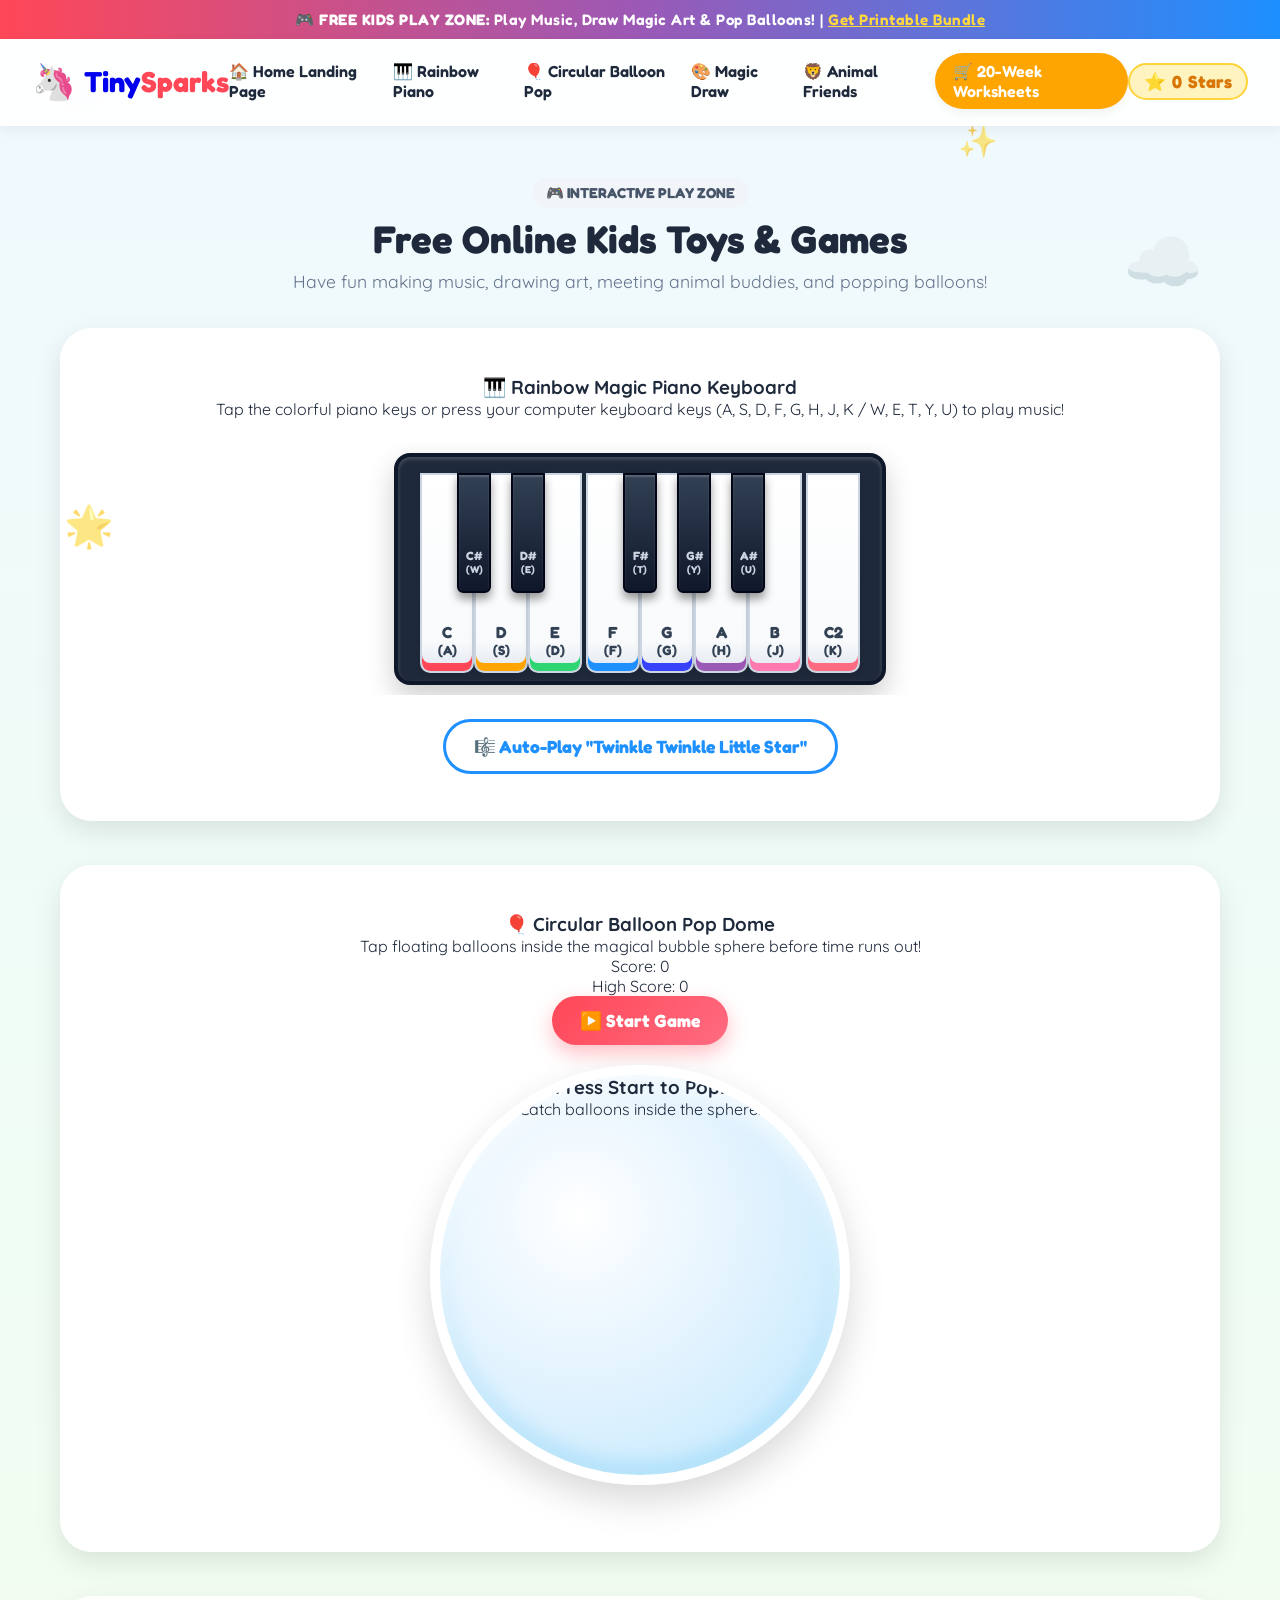
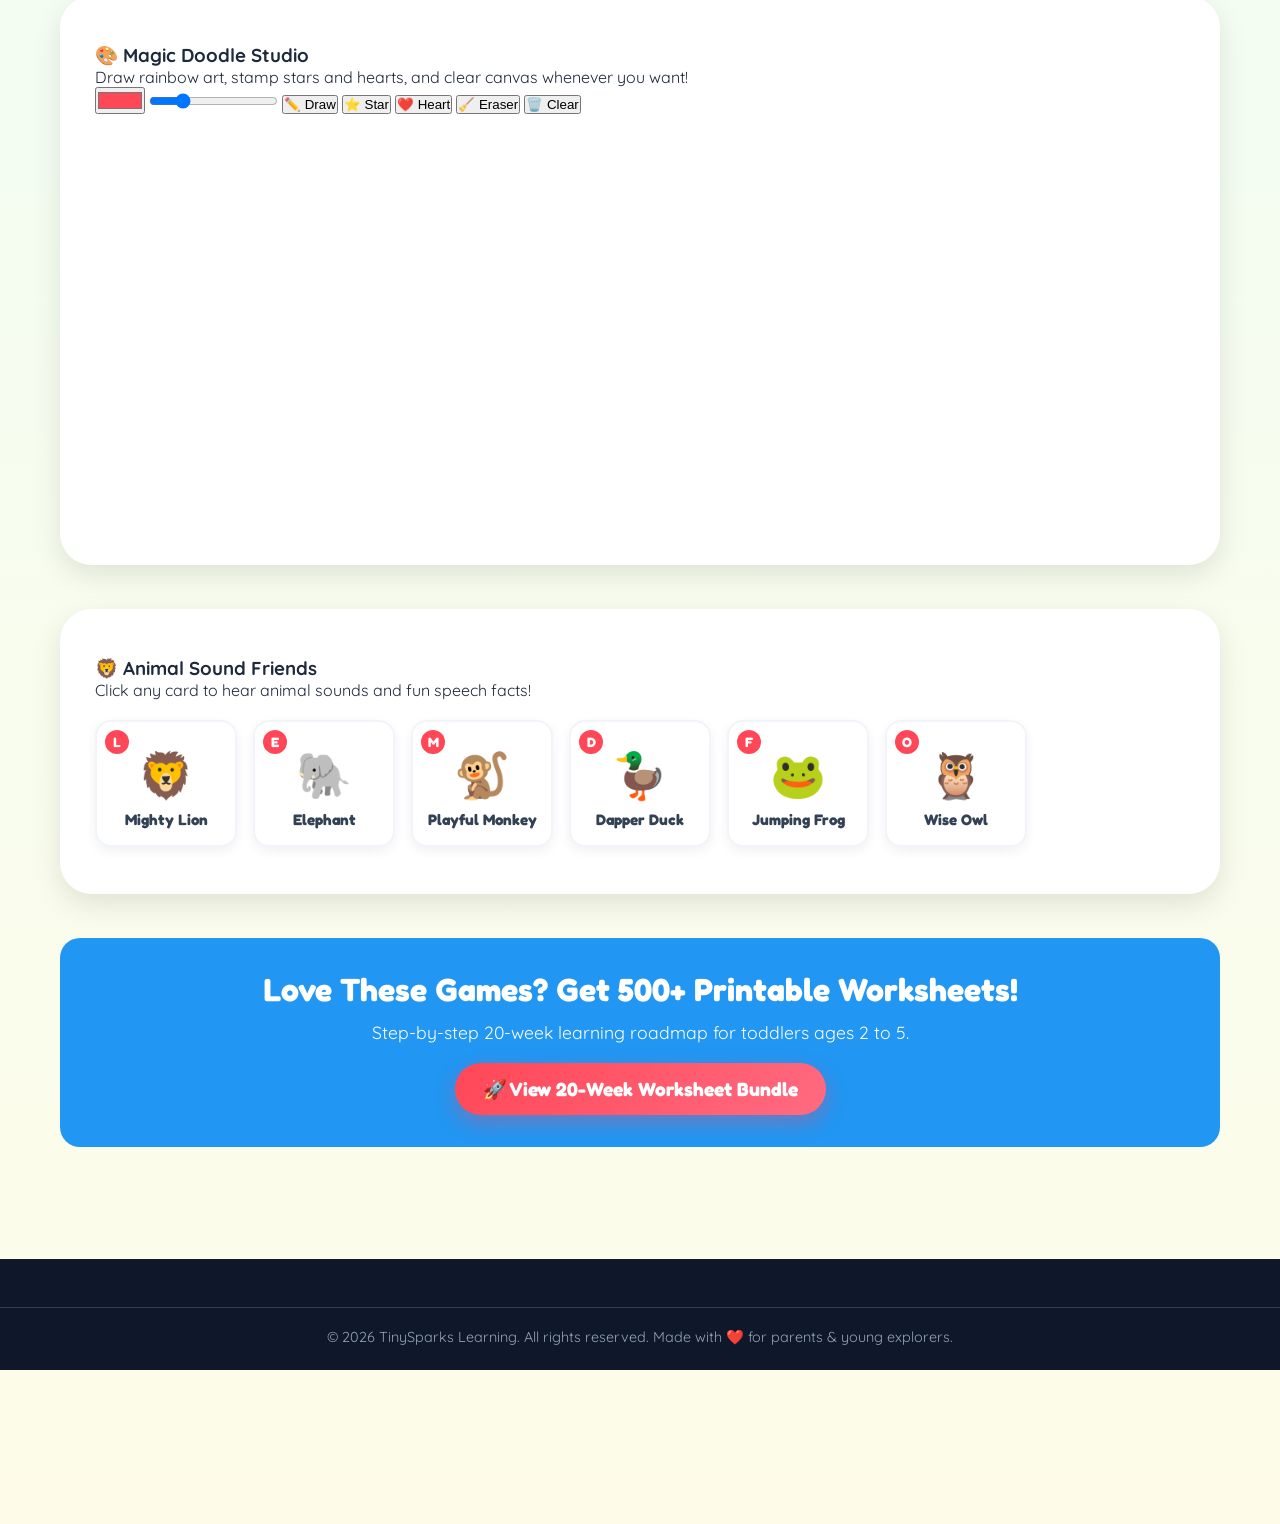
==== toys.html @ cdb46107 "Redesign Balloon Pop game inside a circular dome and move all interactive toys to dedicated toys.htm" ====
<!DOCTYPE html>
<html lang="en">
<head>
  <meta charset="UTF-8">
  <meta name="viewport" content="width=device-width, initial-scale=1.0">
  <meta name="description" content="TinySparks Interactive Kids Toys - Play the Rainbow Piano, Pop Balloons in the Circular Arena, and Draw in the Magic Doodle Studio!">
  <title>TinySparks Interactive Play Zone 🎮 Free Kids Toys & Games</title>
  <link rel="preconnect" href="https://fonts.googleapis.com">
  <link rel="preconnect" href="https://fonts.gstatic.com" crossorigin>
  <link href="https://fonts.googleapis.com/css2?family=Fredoka:wght@400;600;700&family=Quicksand:wght@500;700&family=Bubblegum+Sans&display=swap" rel="stylesheet">
  <link rel="stylesheet" href="style.css">
</head>
<body>
  <!-- Floating background decorations -->
  <div class="cloud cloud-1">☁️</div>
  <div class="cloud cloud-2">☁️</div>
  <div class="star star-1">✨</div>
  <div class="star star-2">🌟</div>

  <!-- Announcement Bar -->
  <div class="top-announcement">
    🎮 <strong>FREE KIDS PLAY ZONE:</strong> Play Music, Draw Magic Art & Pop Balloons! | <a href="index.html#pricing" style="color:#ffd93d;text-decoration:underline">Get Printable Bundle</a>
  </div>

  <!-- Top Navigation Header -->
  <header class="navbar">
    <div class="logo">
      <a href="index.html" style="text-decoration:none;display:flex;align-items:center;gap:8px">
        <span class="logo-icon">🦄</span>
        <span class="logo-text">Tiny<span class="highlight">Sparks</span></span>
      </a>
    </div>
    
    <nav class="nav-links">
      <a href="index.html" class="nav-link">🏠 Home Landing Page</a>
      <a href="#piano-toy" class="nav-link">🎹 Rainbow Piano</a>
      <a href="#balloon-toy" class="nav-link">🎈 Circular Balloon Pop</a>
      <a href="#doodle-toy" class="nav-link">🎨 Magic Draw</a>
      <a href="#animals-toy" class="nav-link">🦁 Animal Friends</a>
      <a href="index.html#pricing" class="nav-link nav-btn btn-yellow">🛒 20-Week Worksheets</a>
    </nav>

    <div class="header-right">
      <div class="star-counter">
        <span class="star-icon">⭐</span>
        <span id="star-score">0</span> Stars
      </div>
    </div>
  </header>

  <main class="container">
    <div class="section-header" style="margin-top:20px">
      <span class="section-tag">🎮 Interactive Play Zone</span>
      <h2>Free Online Kids Toys & Games</h2>
      <p>Have fun making music, drawing art, meeting animal buddies, and popping balloons!</p>
    </div>

    <!-- TOY 1: RAINBOW MAGIC PIANO KEYBOARD -->
    <section id="piano-toy" class="card-section toy-card piano-toy-card">
      <h3>🎹 Rainbow Magic Piano Keyboard</h3>
      <p>Tap the colorful piano keys or press your computer keyboard keys (A, S, D, F, G, H, J, K / W, E, T, Y, U) to play music!</p>
      
      <div class="piano-keyboard-wrapper">
        <div class="piano-keyboard">
          <!-- White Keys & Black Keys -->
          <div class="piano-key white-key key-c" data-note="C4" data-key="A" style="--key-color:#ff4757">
            <span class="key-label">C<br><small>(A)</small></span>
          </div>
          <div class="piano-key black-key key-cs" data-note="C#4" data-key="W">
            <span class="key-label">C#<br><small>(W)</small></span>
          </div>
          <div class="piano-key white-key key-d" data-note="D4" data-key="S" style="--key-color:#ffa502">
            <span class="key-label">D<br><small>(S)</small></span>
          </div>
          <div class="piano-key black-key key-ds" data-note="D#4" data-key="E">
            <span class="key-label">D#<br><small>(E)</small></span>
          </div>
          <div class="piano-key white-key key-e" data-note="E4" data-key="D" style="--key-color:#2ed573">
            <span class="key-label">E<br><small>(D)</small></span>
          </div>
          <div class="piano-key white-key key-f" data-note="F4" data-key="F" style="--key-color:#1e90ff">
            <span class="key-label">F<br><small>(F)</small></span>
          </div>
          <div class="piano-key black-key key-fs" data-note="F#4" data-key="T">
            <span class="key-label">F#<br><small>(T)</small></span>
          </div>
          <div class="piano-key white-key key-g" data-note="G4" data-key="G" style="--key-color:#3742fa">
            <span class="key-label">G<br><small>(G)</small></span>
          </div>
          <div class="piano-key black-key key-gs" data-note="G#4" data-key="Y">
            <span class="key-label">G#<br><small>(Y)</small></span>
          </div>
          <div class="piano-key white-key key-a" data-note="A4" data-key="H" style="--key-color:#9b59b6">
            <span class="key-label">A<br><small>(H)</small></span>
          </div>
          <div class="piano-key black-key key-as" data-note="A#4" data-key="U">
            <span class="key-label">A#<br><small>(U)</small></span>
          </div>
          <div class="piano-key white-key key-b" data-note="B4" data-key="J" style="--key-color:#ff78ae">
            <span class="key-label">B<br><small>(J)</small></span>
          </div>
          <div class="piano-key white-key key-c2" data-note="C5" data-key="K" style="--key-color:#ff6b81">
            <span class="key-label">C2<br><small>(K)</small></span>
          </div>
        </div>
      </div>

      <div class="piano-controls">
        <button class="btn btn-outline" id="play-song-btn">🎼 Auto-Play "Twinkle Twinkle Little Star"</button>
      </div>
    </section>

    <!-- TOY 2: CIRCULAR BALLOON POP GAME -->
    <section id="balloon-toy" class="card-section toy-card circular-balloon-toy">
      <h3>🎈 Circular Balloon Pop Dome</h3>
      <p>Tap floating balloons inside the magical bubble sphere before time runs out!</p>

      <div class="game-dashboard">
        <div class="score-card">Score: <span id="game-score">0</span></div>
        <div class="score-card">High Score: <span id="high-score">0</span></div>
        <button class="btn btn-primary" id="start-balloon-game">▶️ Start Game</button>
      </div>

      <div class="circular-arena-wrapper">
        <div id="balloon-arena" class="balloon-arena-circular">
          <div class="start-overlay" id="game-overlay">
            <h3>Press Start to Pop!</h3>
            <p>Catch balloons inside the sphere!</p>
          </div>
        </div>
      </div>
    </section>

    <!-- TOY 3: MAGIC DOODLE STUDIO -->
    <section id="doodle-toy" class="card-section toy-card">
      <h3>🎨 Magic Doodle Studio</h3>
      <p>Draw rainbow art, stamp stars and hearts, and clear canvas whenever you want!</p>

      <div class="canvas-wrapper">
        <div class="canvas-toolbar">
          <input type="color" id="brush-color" value="#ff4757">
          <input type="range" id="brush-size" min="4" max="30" value="10">
          <button class="btn-tool active" id="tool-draw">✏️ Draw</button>
          <button class="btn-tool" id="tool-stamp-star">⭐ Star</button>
          <button class="btn-tool" id="tool-stamp-heart">❤️ Heart</button>
          <button class="btn-tool" id="tool-eraser">🧹 Eraser</button>
          <button class="btn-tool btn-danger" id="tool-clear">🗑️ Clear</button>
        </div>
        <canvas id="doodle-canvas" width="800" height="400"></canvas>
      </div>
    </section>

    <!-- TOY 4: ANIMAL SOUND FRIENDS -->
    <section id="animals-toy" class="card-section toy-card">
      <h3>🦁 Animal Sound Friends</h3>
      <p>Click any card to hear animal sounds and fun speech facts!</p>

      <div class="character-wall-grid" style="margin-top:20px">
        <div class="buddy-card" data-name="Lion" data-sound="roar">
          <span class="letter-badge">L</span>
          <div class="buddy-emoji">🦁</div>
          <h4>Mighty Lion</h4>
        </div>
        <div class="buddy-card" data-name="Elephant" data-sound="trumpet">
          <span class="letter-badge">E</span>
          <div class="buddy-emoji">🐘</div>
          <h4>Elephant</h4>
        </div>
        <div class="buddy-card" data-name="Monkey" data-sound="screech">
          <span class="letter-badge">M</span>
          <div class="buddy-emoji">🐒</div>
          <h4>Playful Monkey</h4>
        </div>
        <div class="buddy-card" data-name="Duck" data-sound="quack">
          <span class="letter-badge">D</span>
          <div class="buddy-emoji">🦆</div>
          <h4>Dapper Duck</h4>
        </div>
        <div class="buddy-card" data-name="Frog" data-sound="ribbit">
          <span class="letter-badge">F</span>
          <div class="buddy-emoji">🐸</div>
          <h4>Jumping Frog</h4>
        </div>
        <div class="buddy-card" data-name="Owl" data-sound="hoot">
          <span class="letter-badge">O</span>
          <div class="buddy-emoji">🦉</div>
          <h4>Wise Owl</h4>
        </div>
      </div>
    </section>

    <!-- CTA BANNER TO WORKSHEETS BUNDLE -->
    <section class="ribbon-bar" style="border-radius:20px;text-align:center;padding:32px 20px">
      <h3 style="font-family:var(--font-heading);font-size:2rem;margin-bottom:12px">Love These Games? Get 500+ Printable Worksheets!</h3>
      <p style="font-size:1.1rem;margin-bottom:20px">Step-by-step 20-week learning roadmap for toddlers ages 2 to 5.</p>
      <a href="index.html#pricing" class="btn btn-primary btn-bounce" style="font-size:1.2rem">🚀 View 20-Week Worksheet Bundle</a>
    </section>
  </main>

  <footer class="footer">
    <div class="footer-bottom">
      <p>&copy; 2026 TinySparks Learning. All rights reserved. Made with ❤️ for parents & young explorers.</p>
    </div>
  </footer>

  <canvas id="confetti-canvas"></canvas>
  <script src="script.js"></script>
</body>
</html>
---- style.css ----
/* ==========================================================================
   TinySparks Pre-Schoolers Learning - Modern Funky CSS Design System
   ========================================================================== */

:root {
  --font-heading: 'Fredoka', 'Bubblegum Sans', sans-serif;
  --font-body: 'Quicksand', sans-serif;

  /* Playful Theme Palette */
  --bg-main: #f0fdf4;
  --card-bg: rgba(255, 255, 255, 0.96);
  
  --color-primary: #ff4757;
  --color-secondary: #ffa502;
  --color-accent-green: #2ed573;
  --color-accent-blue: #1e90ff;
  --color-accent-purple: #9b59b6;
  --color-accent-pink: #ff78ae;

  --text-dark: #1e293b;
  --text-muted: #64748b;
  
  --shadow-sm: 0 4px 12px rgba(0, 0, 0, 0.06);
  --shadow-md: 0 10px 28px rgba(0, 0, 0, 0.1);
  --shadow-lg: 0 18px 36px rgba(0, 0, 0, 0.14);

  --radius-sm: 12px;
  --radius-md: 20px;
  --radius-lg: 32px;
  --radius-pill: 999px;
}

/* Global Resets */
* { box-sizing: border-box; margin: 0; padding: 0; }

html {
  scroll-behavior: smooth;
  font-family: var(--font-body);
  background-color: #f8fafc;
  color: var(--text-dark);
}

body {
  background: linear-gradient(180deg, #f0f9ff 0%, #f0fdf4 40%, #fefce8 100%);
  min-height: 100vh;
  position: relative;
  overflow-x: hidden;
}

/* Top Announcement Bar */
.top-announcement {
  background: linear-gradient(90deg, #ff4757, #9b59b6, #1e90ff);
  color: #fff;
  text-align: center;
  padding: 10px 16px;
  font-family: var(--font-heading);
  font-size: 0.95rem;
  font-weight: 600;
  letter-spacing: 0.5px;
}
.top-announcement span {
  background: #ffd93d;
  color: #1e293b;
  padding: 2px 8px;
  border-radius: 6px;
}

/* Floating Background Elements */
.cloud, .star { position: absolute; pointer-events: none; z-index: 0; opacity: 0.6; }
.cloud-1 { top: 60px; left: 4%; font-size: 3rem; animation: floatCloud 25s linear infinite; }
.cloud-2 { top: 220px; right: 6%; font-size: 4rem; animation: floatCloud 32s linear infinite reverse; }
.cloud-3 { top: 750px; left: 10%; font-size: 3.5rem; animation: floatCloud 28s linear infinite; }

.star-1 { top: 120px; right: 22%; font-size: 2rem; animation: pulseStar 3s ease-in-out infinite; }
.star-2 { top: 500px; left: 5%; font-size: 2.5rem; animation: pulseStar 4s ease-in-out infinite 1s; }
.star-3 { top: 1000px; right: 12%; font-size: 2rem; animation: pulseStar 3.5s ease-in-out infinite 0.5s; }

@keyframes floatCloud {
  0% { transform: translateX(-40px); }
  50% { transform: translateX(40px); }
  100% { transform: translateX(-40px); }
}

@keyframes pulseStar {
  0%, 100% { transform: scale(1) rotate(0deg); opacity: 0.6; }
  50% { transform: scale(1.3) rotate(15deg); opacity: 1; }
}

/* Header Navbar */
.navbar {
  position: sticky;
  top: 0;
  z-index: 100;
  display: flex;
  justify-content: space-between;
  align-items: center;
  padding: 14px 32px;
  background: rgba(255, 255, 255, 0.92);
  backdrop-filter: blur(12px);
  border-bottom: 3px solid rgba(255, 255, 255, 0.6);
  box-shadow: var(--shadow-sm);
}

.logo {
  display: flex;
  align-items: center;
  gap: 8px;
  font-family: var(--font-heading);
  font-size: 1.8rem;
  font-weight: 700;
}
.logo-icon { font-size: 2.2rem; animation: bounceSlow 2s infinite; }
.logo .highlight { color: var(--color-primary); }

.nav-links {
  display: flex;
  align-items: center;
  gap: 16px;
}

.nav-link {
  text-decoration: none;
  font-family: var(--font-heading);
  font-weight: 600;
  color: var(--text-dark);
  font-size: 1rem;
  transition: color 0.2s ease;
}
.nav-link:hover { color: var(--color-accent-blue); }

.nav-btn {
  padding: 8px 18px;
  border-radius: var(--radius-pill);
  color: #fff !important;
  box-shadow: var(--shadow-sm);
  transition: transform 0.2s ease;
}
.nav-btn:hover { transform: translateY(-2px); }
.btn-yellow { background-color: #ffa502; }
.btn-pink { background-color: #ff78ae; }

.header-right {
  display: flex;
  align-items: center;
  gap: 12px;
}

.currency-picker {
  padding: 6px 12px;
  border-radius: var(--radius-pill);
  border: 2px solid #cbd5e1;
  font-family: var(--font-heading);
  font-weight: 700;
  background: #fff;
  cursor: pointer;
}

.star-counter {
  display: flex;
  align-items: center;
  gap: 6px;
  background: #fff3bf;
  border: 2px solid #ffd43b;
  padding: 6px 14px;
  border-radius: var(--radius-pill);
  font-family: var(--font-heading);
  font-size: 1.1rem;
  font-weight: 700;
  color: #d97706;
}
.star-icon { animation: spinStar 6s linear infinite; }
@keyframes spinStar { 0% { transform: rotate(0deg); } 100% { transform: rotate(360deg); } }

/* Main Container */
.container {
  max-width: 1200px;
  margin: 0 auto;
  padding: 32px 20px;
}

/* HERO SECTION */
.hero-section { padding: 40px 0; }
.hero-grid {
  display: grid;
  grid-template-columns: 1.2fr 1fr;
  gap: 36px;
  align-items: center;
  background: linear-gradient(135deg, #ffffff 0%, #f0fdf4 100%);
  padding: 44px;
  border-radius: var(--radius-lg);
  box-shadow: var(--shadow-md);
  border: 4px solid #fff;
}

.badge {
  display: inline-block;
  background: #e0f2fe;
  color: #0284c7;
  font-family: var(--font-heading);
  font-weight: 700;
  padding: 6px 16px;
  border-radius: var(--radius-pill);
  font-size: 0.95rem;
  margin-bottom: 16px;
}

.hero-title {
  font-family: var(--font-heading);
  font-size: 2.8rem;
  line-height: 1.25;
  color: var(--text-dark);
  margin-bottom: 16px;
}

.gradient-text {
  background: linear-gradient(90deg, #ff4757, #ffa502, #2ed573, #1e90ff);
  -webkit-background-clip: text;
  -webkit-text-fill-color: transparent;
}

.hero-subtext {
  font-size: 1.15rem;
  line-height: 1.6;
  color: var(--text-muted);
  margin-bottom: 20px;
}

.hero-features-list {
  display: flex;
  flex-wrap: wrap;
  gap: 12px;
  margin-bottom: 24px;
}
.hero-features-list span {
  background: #f1f5f9;
  padding: 6px 12px;
  border-radius: 8px;
  font-family: var(--font-heading);
  font-weight: 600;
  font-size: 0.9rem;
  color: #334155;
}

.hero-pricing-box {
  display: flex;
  align-items: baseline;
  gap: 12px;
  margin-bottom: 24px;
}
.price-label { font-size: 1rem; color: var(--text-muted); font-weight: 600; }
.price-amount { font-family: var(--font-heading); font-size: 2.8rem; font-weight: 700; color: #16a34a; }
.price-strikethrough { text-decoration: line-through; color: #94a3b8; font-size: 1.4rem; font-weight: 600; }

.hero-buttons { display: flex; gap: 16px; flex-wrap: wrap; margin-bottom: 16px; }

.btn {
  font-family: var(--font-heading);
  font-size: 1.1rem;
  font-weight: 700;
  padding: 14px 28px;
  border-radius: var(--radius-pill);
  border: none;
  cursor: pointer;
  text-decoration: none;
  display: inline-block;
  transition: all 0.25s cubic-bezier(0.175, 0.885, 0.32, 1.275);
}
.btn-primary { background: linear-gradient(135deg, #ff4757, #ff6b81); color: #fff; box-shadow: 0 8px 20px rgba(255, 71, 87, 0.35); }
.btn-secondary { background: linear-gradient(135deg, #1e90ff, #70a1ff); color: #fff; box-shadow: 0 8px 20px rgba(30, 144, 255, 0.35); }
.btn-outline { background: #fff; border: 3px solid #1e90ff; color: #1e90ff; }
.btn-bounce:hover { transform: translateY(-4px) scale(1.03); }

.guarantee-text { font-size: 0.9rem; color: #64748b; font-weight: 600; }

.image-frame {
  position: relative;
  border-radius: var(--radius-md);
  overflow: hidden;
  box-shadow: var(--shadow-lg);
  border: 6px solid #fff;
  transform: rotate(-1.5deg);
  transition: transform 0.3s ease;
}
.image-frame:hover { transform: rotate(0deg) scale(1.02); }
.hero-img { width: 100%; height: auto; display: block; }

.floating-badge {
  position: absolute;
  background: rgba(255, 255, 255, 0.94);
  backdrop-filter: blur(8px);
  padding: 10px 18px;
  border-radius: var(--radius-pill);
  font-family: var(--font-heading);
  font-weight: 700;
  box-shadow: var(--shadow-md);
}
.badge-top-right { top: 16px; right: 16px; color: #e11d48; }
.badge-bottom-left { bottom: 16px; left: 16px; color: #16a34a; }

/* Ribbon Bar */
.ribbon-bar {
  background: #2196f3;
  color: #fff;
  padding: 16px 0;
  margin: 32px 0;
}
.ribbon-flex {
  display: flex;
  justify-content: space-around;
  flex-wrap: wrap;
  gap: 16px;
  font-family: var(--font-heading);
  font-weight: 700;
  font-size: 1.05rem;
}

/* Generic Section Card Style */
.card-section {
  background: var(--card-bg);
  padding: 44px 32px;
  border-radius: var(--radius-lg);
  box-shadow: var(--shadow-md);
  border: 3px solid rgba(255, 255, 255, 0.9);
  margin-bottom: 44px;
}

.section-header { text-align: center; margin-bottom: 36px; }
.section-tag {
  display: inline-block;
  font-family: var(--font-heading);
  font-size: 0.9rem;
  font-weight: 700;
  text-transform: uppercase;
  background: #f1f5f9;
  color: #475569;
  padding: 6px 14px;
  border-radius: var(--radius-pill);
  margin-bottom: 8px;
}
.section-header h2 { font-family: var(--font-heading); font-size: 2.4rem; color: var(--text-dark); margin-bottom: 8px; }
.section-header p { font-size: 1.1rem; color: var(--text-muted); }

/* CREATOR STORY */
.creator-grid { display: grid; grid-template-columns: 1fr 1.2fr; gap: 40px; align-items: center; }
.video-preview-card {
  position: relative;
  border-radius: var(--radius-md);
  overflow: hidden;
  cursor: pointer;
  box-shadow: var(--shadow-md);
  border: 4px solid #fff;
}
.creator-img { width: 100%; height: 320px; object-fit: cover; display: block; }
.play-overlay {
  position: absolute;
  inset: 0;
  background: rgba(0,0,0,0.35);
  display: flex;
  flex-direction: column;
  justify-content: center;
  align-items: center;
  color: #fff;
  font-family: var(--font-heading);
  font-weight: 700;
  transition: background 0.3s ease;
}
.video-preview-card:hover .play-overlay { background: rgba(0,0,0,0.2); }
.play-btn-circle {
  width: 64px;
  height: 64px;
  background: #ff4757;
  border-radius: 50%;
  display: flex;
  justify-content: center;
  align-items: center;
  font-size: 1.5rem;
  margin-bottom: 8px;
  box-shadow: 0 4px 16px rgba(255, 71, 87, 0.5);
}
.story-lead { font-size: 1.15rem; font-weight: 600; color: #334155; margin-top: 12px; margin-bottom: 12px; }
.creator-quote {
  margin-top: 16px;
  padding: 16px;
  background: #f0fdf4;
  border-left: 4px solid #22c55e;
  border-radius: 8px;
  font-style: italic;
  color: #166534;
  font-size: 1.05rem;
}

/* COMPARISON TABLE */
.table-responsive { overflow-x: auto; }
.comparison-table {
  width: 100%;
  border-collapse: collapse;
  margin-top: 16px;
  background: #fff;
  border-radius: var(--radius-md);
  overflow: hidden;
  box-shadow: var(--shadow-sm);
}
.comparison-table th, .comparison-table td {
  padding: 16px 20px;
  text-align: left;
  border-bottom: 1px solid #f1f5f9;
  font-size: 1rem;
}
.comparison-table th {
  background: #f8fafc;
  font-family: var(--font-heading);
  font-size: 1.1rem;
  color: #334155;
}
.col-highlight {
  background: #eff6ff !important;
  font-weight: 700;
  color: #1d4ed8;
}

/* STATS SECTION */
.stats-section {
  background: linear-gradient(135deg, #1e90ff, #3b82f6);
  color: #fff;
  padding: 44px 0;
  margin-bottom: 44px;
}
.stats-grid { display: flex; justify-content: space-around; flex-wrap: wrap; gap: 24px; text-align: center; }
.stat-num { font-family: var(--font-heading); font-size: 3rem; font-weight: 700; }
.stat-label { font-size: 1.1rem; font-weight: 600; opacity: 0.9; }

/* ROUTINE TABS */
.tab-buttons {
  display: flex;
  justify-content: center;
  gap: 12px;
  flex-wrap: wrap;
  margin-bottom: 24px;
}
.tab-btn {
  font-family: var(--font-heading);
  font-weight: 700;
  padding: 12px 20px;
  border-radius: var(--radius-pill);
  border: 2px solid #cbd5e1;
  background: #fff;
  cursor: pointer;
  transition: all 0.2s ease;
}
.tab-btn.active, .tab-btn:hover {
  background: #9b59b6;
  color: #fff;
  border-color: #9b59b6;
}
.tab-content { display: none; }
.tab-content.active { display: block; }
.tab-card {
  background: #faf5ff;
  border: 3px solid #e9d5ff;
  border-radius: var(--radius-md);
  padding: 32px;
  text-align: center;
  max-width: 700px;
  margin: 0 auto;
}
.day-badge {
  display: inline-block;
  background: #c084fc;
  color: #fff;
  font-family: var(--font-heading);
  font-weight: 700;
  padding: 4px 14px;
  border-radius: var(--radius-pill);
  margin-bottom: 12px;
}

/* ROADMAP GRID */
.roadmap-grid {
  display: grid;
  grid-template-columns: repeat(auto-fit, minmax(220px, 1fr));
  gap: 20px;
}
.roadmap-card {
  background: #fff;
  border: 3px solid #e2e8f0;
  border-radius: var(--radius-md);
  padding: 24px 18px;
  box-shadow: var(--shadow-sm);
  transition: transform 0.2s ease;
}
.roadmap-card:hover { transform: translateY(-4px); border-color: #3b82f6; }
.phase-badge {
  display: inline-block;
  background: #dbeafe;
  color: #1e40af;
  font-family: var(--font-heading);
  font-size: 0.85rem;
  font-weight: 700;
  padding: 4px 10px;
  border-radius: var(--radius-pill);
  margin-bottom: 12px;
}
.buddies-tag { display: block; margin-top: 12px; font-size: 0.85rem; color: #64748b; font-weight: 600; }

/* 26 ANIMAL BUDDIES WALL */
.character-wall-grid {
  display: grid;
  grid-template-columns: repeat(auto-fill, minmax(130px, 1fr));
  gap: 16px;
}
.buddy-card {
  position: relative;
  background: #fff;
  border: 2px solid #f1f5f9;
  border-radius: 16px;
  padding: 16px 8px;
  text-align: center;
  cursor: pointer;
  box-shadow: var(--shadow-sm);
  transition: all 0.2s cubic-bezier(0.175, 0.885, 0.32, 1.275);
}
.buddy-card:hover { transform: scale(1.08); border-color: #ff4757; box-shadow: var(--shadow-md); }
.letter-badge {
  position: absolute;
  top: 8px;
  left: 8px;
  background: #ff4757;
  color: #fff;
  font-family: var(--font-heading);
  font-weight: 700;
  width: 24px;
  height: 24px;
  border-radius: 50%;
  font-size: 0.85rem;
  display: flex;
  justify-content: center;
  align-items: center;
}
.buddy-emoji { font-size: 2.8rem; margin: 8px 0; }
.buddy-card h4 { font-family: var(--font-heading); font-size: 0.95rem; color: #334155; }

/* Piano Keyboard Layout */
.piano-toy-card {
  text-align: center;
}

.piano-keyboard-wrapper {
  display: flex;
  justify-content: center;
  margin: 24px 0;
  overflow-x: auto;
  padding: 10px;
}

.piano-keyboard {
  position: relative;
  display: flex;
  background: #1e293b;
  padding: 16px 20px 8px 20px;
  border-radius: 16px;
  box-shadow: 0 12px 28px rgba(0, 0, 0, 0.2), inset 0 2px 4px rgba(255, 255, 255, 0.2);
  border: 4px solid #0f172a;
}

.piano-key {
  position: relative;
  cursor: pointer;
  user-select: none;
  transition: all 0.1s ease;
  display: flex;
  flex-direction: column;
  justify-content: flex-end;
  align-items: center;
  padding-bottom: 12px;
}

/* White Piano Keys */
/* Circular Balloon Arena Dome */
.circular-balloon-toy {
  text-align: center;
}

.circular-arena-wrapper {
  display: flex;
  justify-content: center;
  align-items: center;
  padding: 20px 0;
}

.balloon-arena-circular {
  position: relative;
  width: 420px;
  height: 420px;
  max-width: 90vw;
  max-height: 90vw;
  border-radius: 50%;
  background: radial-gradient(circle at 35% 35%, #ffffff 0%, #e0f2fe 50%, #bae6fd 100%);
  border: 10px solid #ffffff;
  box-shadow: 0 16px 36px rgba(0, 0, 0, 0.15), inset 0 10px 20px rgba(255, 255, 255, 0.8), inset 0 -10px 20px rgba(14, 165, 233, 0.2);
  overflow: hidden;
  margin: 0 auto;
}

.balloon-arena {
  position: relative;
  height: 400px;
  background: linear-gradient(180deg, #bae6fd 0%, #e0f2fe 100%);
  border-radius: var(--radius-md);
  border: 4px solid #fff;
  overflow: hidden;
  box-shadow: inset 0 4px 12px rgba(0,0,0,0.06);
}
.white-key {
  width: 54px;
  height: 200px;
  background: linear-gradient(180deg, #ffffff 0%, #f8fafc 85%, #e2e8f0 100%);
  border: 2px solid #cbd5e1;
  border-radius: 0 0 10px 10px;
  z-index: 1;
  margin: 0 2px;
  box-shadow: inset 0 -8px 0 var(--key-color, #cbd5e1), 0 4px 6px rgba(0, 0, 0, 0.1);
}

.white-key:hover {
  background: linear-gradient(180deg, #ffffff 0%, #f1f5f9 100%);
  box-shadow: inset 0 -14px 0 var(--key-color, #cbd5e1), 0 6px 12px rgba(0, 0, 0, 0.15);
}

.white-key.active, .white-key:active {
  transform: translateY(4px);
  background: var(--key-color, #e2e8f0) !important;
  box-shadow: inset 0 -4px 0 rgba(0, 0, 0, 0.2);
}

.white-key.active .key-label, .white-key:active .key-label {
  color: #fff !important;
}

/* Black Piano Keys */
.black-key {
  width: 34px;
  height: 120px;
  background: linear-gradient(180deg, #334155 0%, #0f172a 100%);
  border: 2px solid #020617;
  border-radius: 0 0 6px 6px;
  z-index: 2;
  margin-left: -19px;
  margin-right: -19px;
  box-shadow: 0 6px 10px rgba(0, 0, 0, 0.4), inset 0 2px 2px rgba(255, 255, 255, 0.2);
}

.black-key:hover {
  background: linear-gradient(180deg, #475569 0%, #1e293b 100%);
}

.black-key.active, .black-key:active {
  transform: translateY(3px);
  background: #ff4757 !important;
  box-shadow: 0 2px 4px rgba(0, 0, 0, 0.4);
}

.key-label {
  font-family: var(--font-heading);
  font-weight: 700;
  font-size: 1rem;
  color: #334155;
  line-height: 1.1;
  text-align: center;
}

.black-key .key-label {
  color: #cbd5e1;
  font-size: 0.75rem;
  padding-bottom: 4px;
}

.piano-controls {
  margin-top: 16px;
}

/* PRICING GRID */
.pricing-grid {
  display: grid;
  grid-template-columns: repeat(auto-fit, minmax(240px, 1fr));
  gap: 24px;
  align-items: flex-start;
}
.pricing-card {
  background: #fff;
  border: 3px solid #e2e8f0;
  border-radius: var(--radius-md);
  padding: 32px 20px;
  text-align: center;
  position: relative;
  box-shadow: var(--shadow-sm);
}
.pricing-card.featured {
  border-color: #ff4757;
  box-shadow: var(--shadow-lg);
  background: #fff5f5;
}
.featured-badge {
  position: absolute;
  top: -16px;
  left: 50%;
  transform: translateX(-50%);
  background: #ff4757;
  color: #fff;
  font-family: var(--font-heading);
  font-size: 0.85rem;
  font-weight: 700;
  padding: 4px 16px;
  border-radius: var(--radius-pill);
}
.pack-name { display: block; font-family: var(--font-heading); font-size: 1.6rem; font-weight: 700; margin-bottom: 4px; }
.weeks-tag { display: block; font-size: 0.95rem; color: var(--text-muted); font-weight: 600; margin-bottom: 16px; }
.price-box { margin-bottom: 16px; font-family: var(--font-heading); }
.curr-symbol { font-size: 1.5rem; vertical-align: top; font-weight: 700; }
.price-val { font-size: 2.6rem; font-weight: 700; color: var(--text-dark); }
.old-price { text-decoration: line-through; color: #94a3b8; margin-left: 8px; font-size: 1.2rem; }
.pages-badge {
  display: inline-block;
  background: #f1f5f9;
  padding: 4px 12px;
  border-radius: var(--radius-pill);
  font-size: 0.9rem;
  font-weight: 700;
  margin-bottom: 20px;
}
.pages-badge.highlight { background: #dcfce7; color: #15803d; }
.pricing-list { list-style: none; text-align: left; margin-bottom: 24px; font-size: 0.95rem; }
.pricing-list td { padding: 6px 0; border: none; display: block; }
.buy-btn { width: 100%; }

/* FAQ ACCORDION */
.faq-accordion { max-width: 800px; margin: 0 auto; display: flex; flex-direction: column; gap: 16px; }
.faq-item {
  background: #fff;
  border: 2px solid #e2e8f0;
  border-radius: var(--radius-md);
  overflow: hidden;
}
.faq-question {
  width: 100%;
  text-align: left;
  padding: 20px;
  background: none;
  border: none;
  font-family: var(--font-heading);
  font-size: 1.2rem;
  font-weight: 700;
  color: var(--text-dark);
  cursor: pointer;
  display: flex;
  justify-content: space-between;
  align-items: center;
}
.faq-answer { padding: 0 20px 20px 20px; display: none; font-size: 1.05rem; line-height: 1.6; color: var(--text-muted); }
.faq-item.open .faq-answer { display: block; }

/* MODALS */
.modal-overlay {
  position: fixed;
  inset: 0;
  background: rgba(0, 0, 0, 0.6);
  backdrop-filter: blur(6px);
  z-index: 1000;
  display: flex;
  justify-content: center;
  align-items: center;
  padding: 20px;
}
.modal-overlay.hidden { display: none; }
.modal-content {
  background: #fff;
  border-radius: var(--radius-md);
  padding: 36px;
  max-width: 500px;
  width: 100%;
  position: relative;
  box-shadow: var(--shadow-lg);
}
.modal-close {
  position: absolute;
  top: 16px; right: 16px;
  background: #f1f5f9; border: none;
  width: 32px; height: 32px; border-radius: 50%;
  cursor: pointer; font-weight: 700;
}
.checkout-form label { display: block; margin-top: 12px; margin-bottom: 4px; font-weight: 600; font-size: 0.95rem; }
.checkout-form input {
  width: 100%; padding: 12px; border-radius: 8px; border: 2px solid #cbd5e1; font-size: 1rem;
}
.btn-full { width: 100%; margin-top: 20px; }

/* FOOTER */
.footer { background: #0f172a; color: #94a3b8; padding: 48px 0 24px 0; margin-top: 48px; }
.footer-grid { display: grid; grid-template-columns: 1.5fr 1fr 1fr; gap: 32px; margin-bottom: 32px; }
.footer-col h4 { color: #fff; font-family: var(--font-heading); font-size: 1.2rem; margin-bottom: 12px; }
.footer-col ul { list-style: none; }
.footer-col ul li { margin-bottom: 8px; }
.footer-col ul li a { color: #cbd5e1; text-decoration: none; }
.footer-bottom { text-align: center; border-top: 1px solid #334155; padding-top: 20px; font-size: 0.9rem; }

/* Responsive Adjustments */
@media (max-width: 900px) {
  .hero-grid, .creator-grid, .footer-grid { grid-template-columns: 1fr; text-align: center; }
  .navbar { flex-direction: column; gap: 12px; padding: 14px; }
  .nav-links { flex-wrap: wrap; justify-content: center; }
}
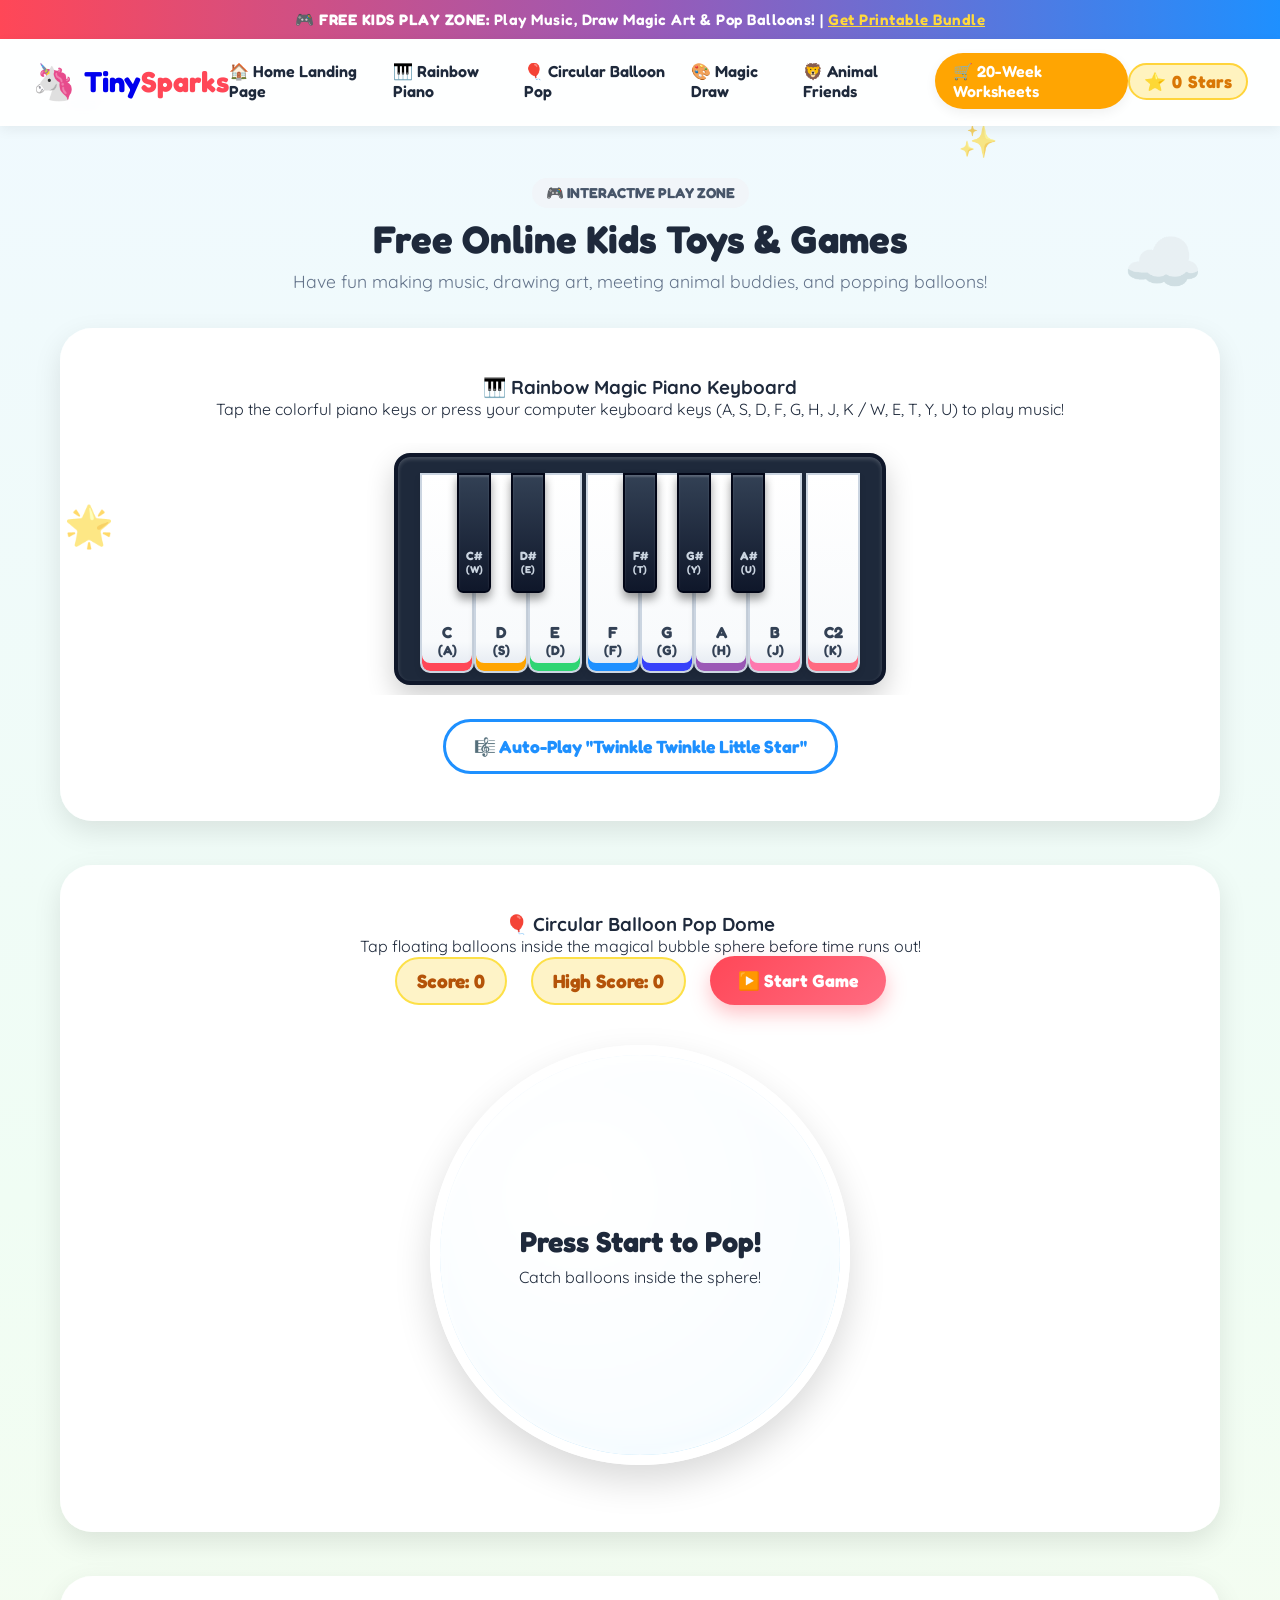
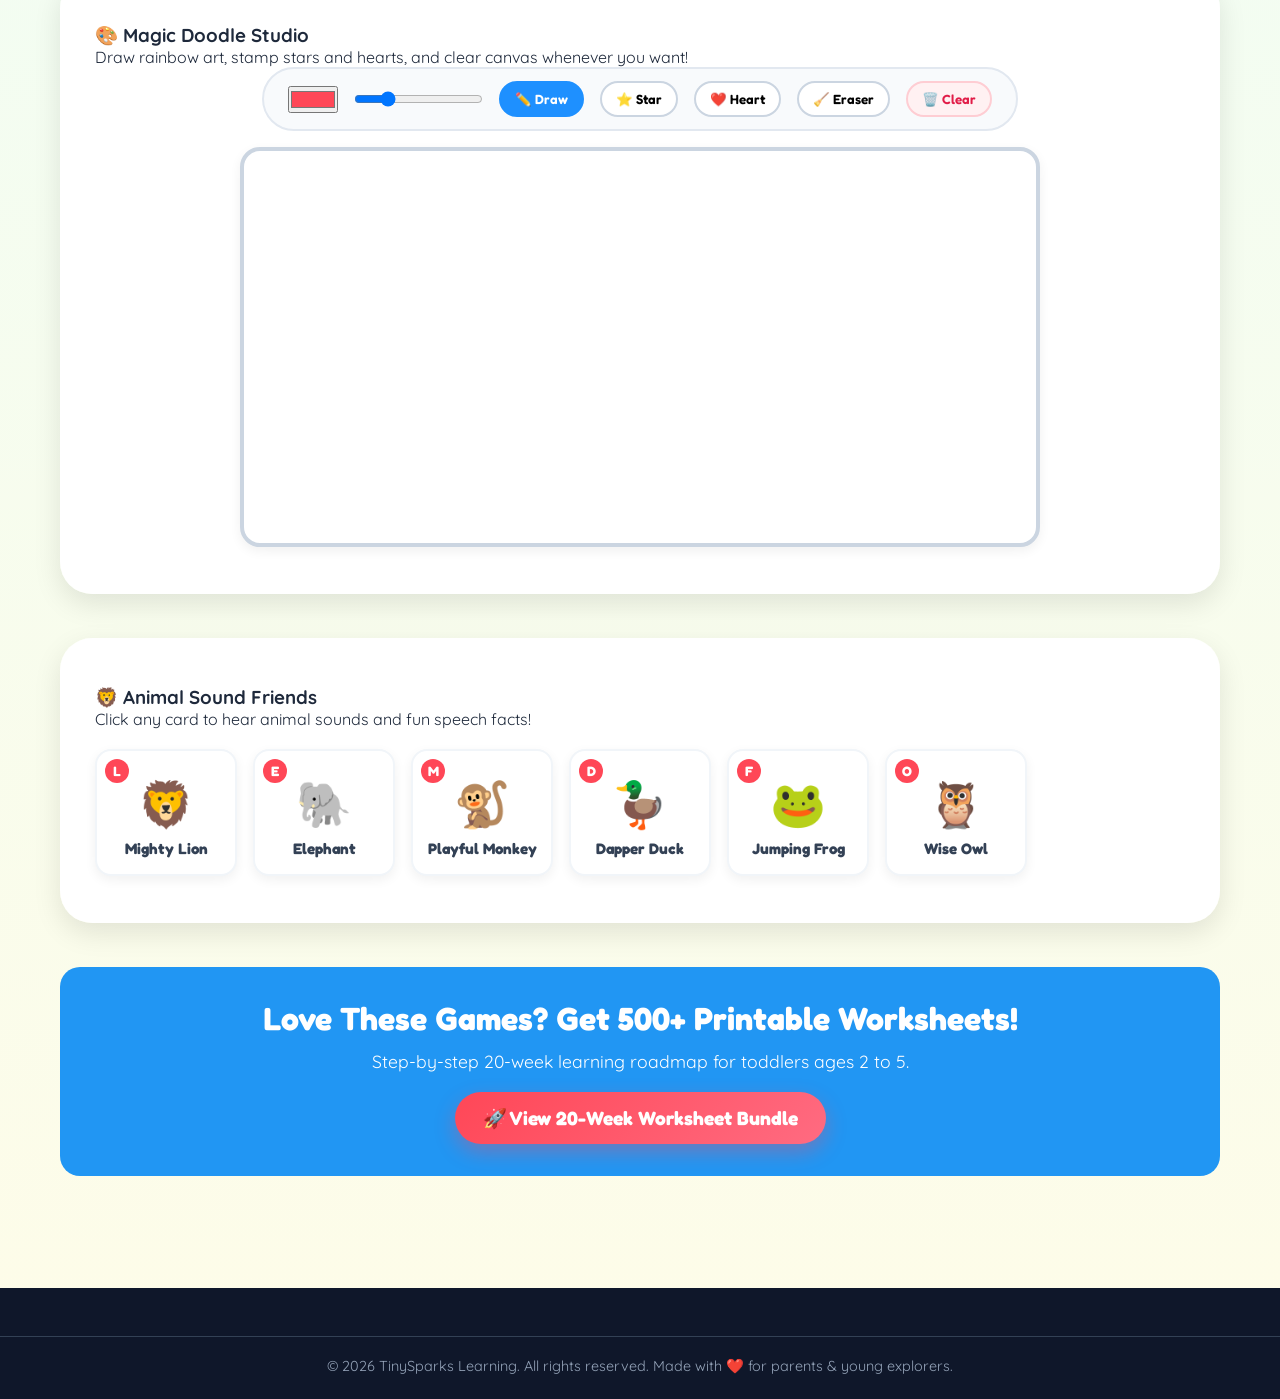
==== commit 2d6cc552: "Add vercel.json trailingSlash and head auto-redirect script to fix CSS resolution on join.avadalearn" ====
--- a/toys.html
+++ b/toys.html
@@ -2,6 +2,13 @@
 <html lang="en">
 <head>
   <meta charset="UTF-8">
+  <script>
+    if (window.location.pathname.includes('/new') && !window.location.pathname.endsWith('/')) {
+      if (!window.location.pathname.endsWith('.html')) {
+        window.location.replace(window.location.pathname + '/' + window.location.search + window.location.hash);
+      }
+    }
+  </script>
   <meta name="viewport" content="width=device-width, initial-scale=1.0">
   <meta name="description" content="TinySparks Interactive Kids Toys - Play the Rainbow Piano, Pop Balloons in the Circular Arena, and Draw in the Magic Doodle Studio!">
   <title>TinySparks Interactive Play Zone 🎮 Free Kids Toys & Games</title>
--- a/style.css
+++ b/style.css
@@ -575,6 +575,74 @@
 }
 
 /* White Piano Keys */
+.white-key {
+  width: 54px;
+  height: 200px;
+  background: linear-gradient(180deg, #ffffff 0%, #f8fafc 85%, #e2e8f0 100%);
+  border: 2px solid #cbd5e1;
+  border-radius: 0 0 10px 10px;
+  z-index: 1;
+  margin: 0 2px;
+  box-shadow: inset 0 -8px 0 var(--key-color, #cbd5e1), 0 4px 6px rgba(0, 0, 0, 0.1);
+}
+
+.white-key:hover {
+  background: linear-gradient(180deg, #ffffff 0%, #f1f5f9 100%);
+  box-shadow: inset 0 -14px 0 var(--key-color, #cbd5e1), 0 6px 12px rgba(0, 0, 0, 0.15);
+}
+
+.white-key.active, .white-key:active {
+  transform: translateY(4px);
+  background: var(--key-color, #e2e8f0) !important;
+  box-shadow: inset 0 -4px 0 rgba(0, 0, 0, 0.2);
+}
+
+.white-key.active .key-label, .white-key:active .key-label {
+  color: #fff !important;
+}
+
+/* Black Piano Keys */
+.black-key {
+  width: 34px;
+  height: 120px;
+  background: linear-gradient(180deg, #334155 0%, #0f172a 100%);
+  border: 2px solid #020617;
+  border-radius: 0 0 6px 6px;
+  z-index: 2;
+  margin-left: -19px;
+  margin-right: -19px;
+  box-shadow: 0 6px 10px rgba(0, 0, 0, 0.4), inset 0 2px 2px rgba(255, 255, 255, 0.2);
+}
+
+.black-key:hover {
+  background: linear-gradient(180deg, #475569 0%, #1e293b 100%);
+}
+
+.black-key.active, .black-key:active {
+  transform: translateY(3px);
+  background: #ff4757 !important;
+  box-shadow: 0 2px 4px rgba(0, 0, 0, 0.4);
+}
+
+.key-label {
+  font-family: var(--font-heading);
+  font-weight: 700;
+  font-size: 1rem;
+  color: #334155;
+  line-height: 1.1;
+  text-align: center;
+}
+
+.black-key .key-label {
+  color: #cbd5e1;
+  font-size: 0.75rem;
+  padding-bottom: 4px;
+}
+
+.piano-controls {
+  margin-top: 16px;
+}
+
 /* Circular Balloon Arena Dome */
 .circular-balloon-toy {
   text-align: center;
@@ -610,72 +678,133 @@
   overflow: hidden;
   box-shadow: inset 0 4px 12px rgba(0,0,0,0.06);
 }
-.white-key {
-  width: 54px;
-  height: 200px;
-  background: linear-gradient(180deg, #ffffff 0%, #f8fafc 85%, #e2e8f0 100%);
+
+.balloon-item {
+  position: absolute;
+  width: 60px;
+  height: 75px;
+  border-radius: 50% 50% 50% 50% / 40% 40% 60% 60%;
+  cursor: pointer;
+  display: flex;
+  justify-content: center;
+  align-items: center;
+  font-size: 1.5rem;
+  user-select: none;
+  box-shadow: inset -6px -6px 12px rgba(0,0,0,0.15);
+  animation: floatUp linear forwards;
+}
+
+.balloon-item::after {
+  content: '';
+  position: absolute;
+  bottom: -12px;
+  width: 2px;
+  height: 14px;
+  background: rgba(0,0,0,0.3);
+}
+
+@keyframes floatUp {
+  0% { transform: translateY(420px) rotate(0deg); }
+  100% { transform: translateY(-100px) rotate(15deg); }
+}
+
+.game-dashboard {
+  display: flex;
+  justify-content: center;
+  align-items: center;
+  gap: 24px;
+  margin-bottom: 20px;
+}
+
+.score-card {
+  background: #fef3c7;
+  border: 2px solid #fde047;
+  padding: 10px 20px;
+  border-radius: var(--radius-pill);
+  font-family: var(--font-heading);
+  font-weight: 700;
+  font-size: 1.2rem;
+  color: #b45309;
+}
+
+.start-overlay {
+  position: absolute;
+  inset: 0;
+  background: rgba(255, 255, 255, 0.85);
+  backdrop-filter: blur(4px);
+  display: flex;
+  flex-direction: column;
+  justify-content: center;
+  align-items: center;
+  text-align: center;
+  padding: 20px;
+  z-index: 10;
+}
+
+.start-overlay h3 {
+  font-family: var(--font-heading);
+  font-size: 1.8rem;
+  color: var(--text-dark);
+  margin-bottom: 8px;
+}
+
+/* Canvas Studio */
+.canvas-wrapper {
+  display: flex;
+  flex-direction: column;
+  align-items: center;
+  gap: 16px;
+}
+
+.canvas-toolbar {
+  display: flex;
+  flex-wrap: wrap;
+  justify-content: center;
+  align-items: center;
+  gap: 16px;
+  background: #f8fafc;
+  padding: 12px 24px;
+  border-radius: var(--radius-pill);
+  border: 2px solid #e2e8f0;
+}
+
+.btn-tool {
+  font-family: var(--font-heading);
+  font-weight: 600;
+  padding: 8px 14px;
+  border-radius: var(--radius-pill);
   border: 2px solid #cbd5e1;
-  border-radius: 0 0 10px 10px;
-  z-index: 1;
-  margin: 0 2px;
-  box-shadow: inset 0 -8px 0 var(--key-color, #cbd5e1), 0 4px 6px rgba(0, 0, 0, 0.1);
-}
-
-.white-key:hover {
-  background: linear-gradient(180deg, #ffffff 0%, #f1f5f9 100%);
-  box-shadow: inset 0 -14px 0 var(--key-color, #cbd5e1), 0 6px 12px rgba(0, 0, 0, 0.15);
-}
-
-.white-key.active, .white-key:active {
-  transform: translateY(4px);
-  background: var(--key-color, #e2e8f0) !important;
-  box-shadow: inset 0 -4px 0 rgba(0, 0, 0, 0.2);
-}
-
-.white-key.active .key-label, .white-key:active .key-label {
-  color: #fff !important;
-}
-
-/* Black Piano Keys */
-.black-key {
-  width: 34px;
-  height: 120px;
-  background: linear-gradient(180deg, #334155 0%, #0f172a 100%);
-  border: 2px solid #020617;
-  border-radius: 0 0 6px 6px;
-  z-index: 2;
-  margin-left: -19px;
-  margin-right: -19px;
-  box-shadow: 0 6px 10px rgba(0, 0, 0, 0.4), inset 0 2px 2px rgba(255, 255, 255, 0.2);
-}
-
-.black-key:hover {
-  background: linear-gradient(180deg, #475569 0%, #1e293b 100%);
-}
-
-.black-key.active, .black-key:active {
-  transform: translateY(3px);
-  background: #ff4757 !important;
-  box-shadow: 0 2px 4px rgba(0, 0, 0, 0.4);
-}
-
-.key-label {
-  font-family: var(--font-heading);
-  font-weight: 700;
-  font-size: 1rem;
-  color: #334155;
-  line-height: 1.1;
-  text-align: center;
-}
-
-.black-key .key-label {
-  color: #cbd5e1;
-  font-size: 0.75rem;
-  padding-bottom: 4px;
-}
-
-.piano-controls {
-  margin-top: 16px;
+  background: #fff;
+  cursor: pointer;
+  transition: all 0.2s ease;
+}
+
+.btn-tool.active, .btn-tool:hover {
+  background: #1e90ff;
+  color: #fff;
+  border-color: #1e90ff;
+}
+
+.btn-danger {
+  background: #fff1f2;
+  color: #e11d48;
+  border-color: #fecdd3;
+}
+
+.btn-danger:hover {
+  background: #e11d48;
+  color: #fff;
+}
+
+#doodle-canvas {
+  width: 100%;
+  max-width: 800px;
+  height: 400px;
+  background: #ffffff;
+  border-radius: var(--radius-md);
+  border: 4px solid #cbd5e1;
+  box-shadow: var(--shadow-sm);
+  cursor: crosshair;
 }
 
 /* PRICING GRID */
@@ -802,6 +931,14 @@
 .footer-col ul li a { color: #cbd5e1; text-decoration: none; }
 .footer-bottom { text-align: center; border-top: 1px solid #334155; padding-top: 20px; font-size: 0.9rem; }
 
+/* Confetti Canvas Overlay */
+#confetti-canvas {
+  position: fixed;
+  inset: 0;
+  pointer-events: none;
+  z-index: 999;
+}
+
 /* Responsive Adjustments */
 @media (max-width: 900px) {
   .hero-grid, .creator-grid, .footer-grid { grid-template-columns: 1fr; text-align: center; }
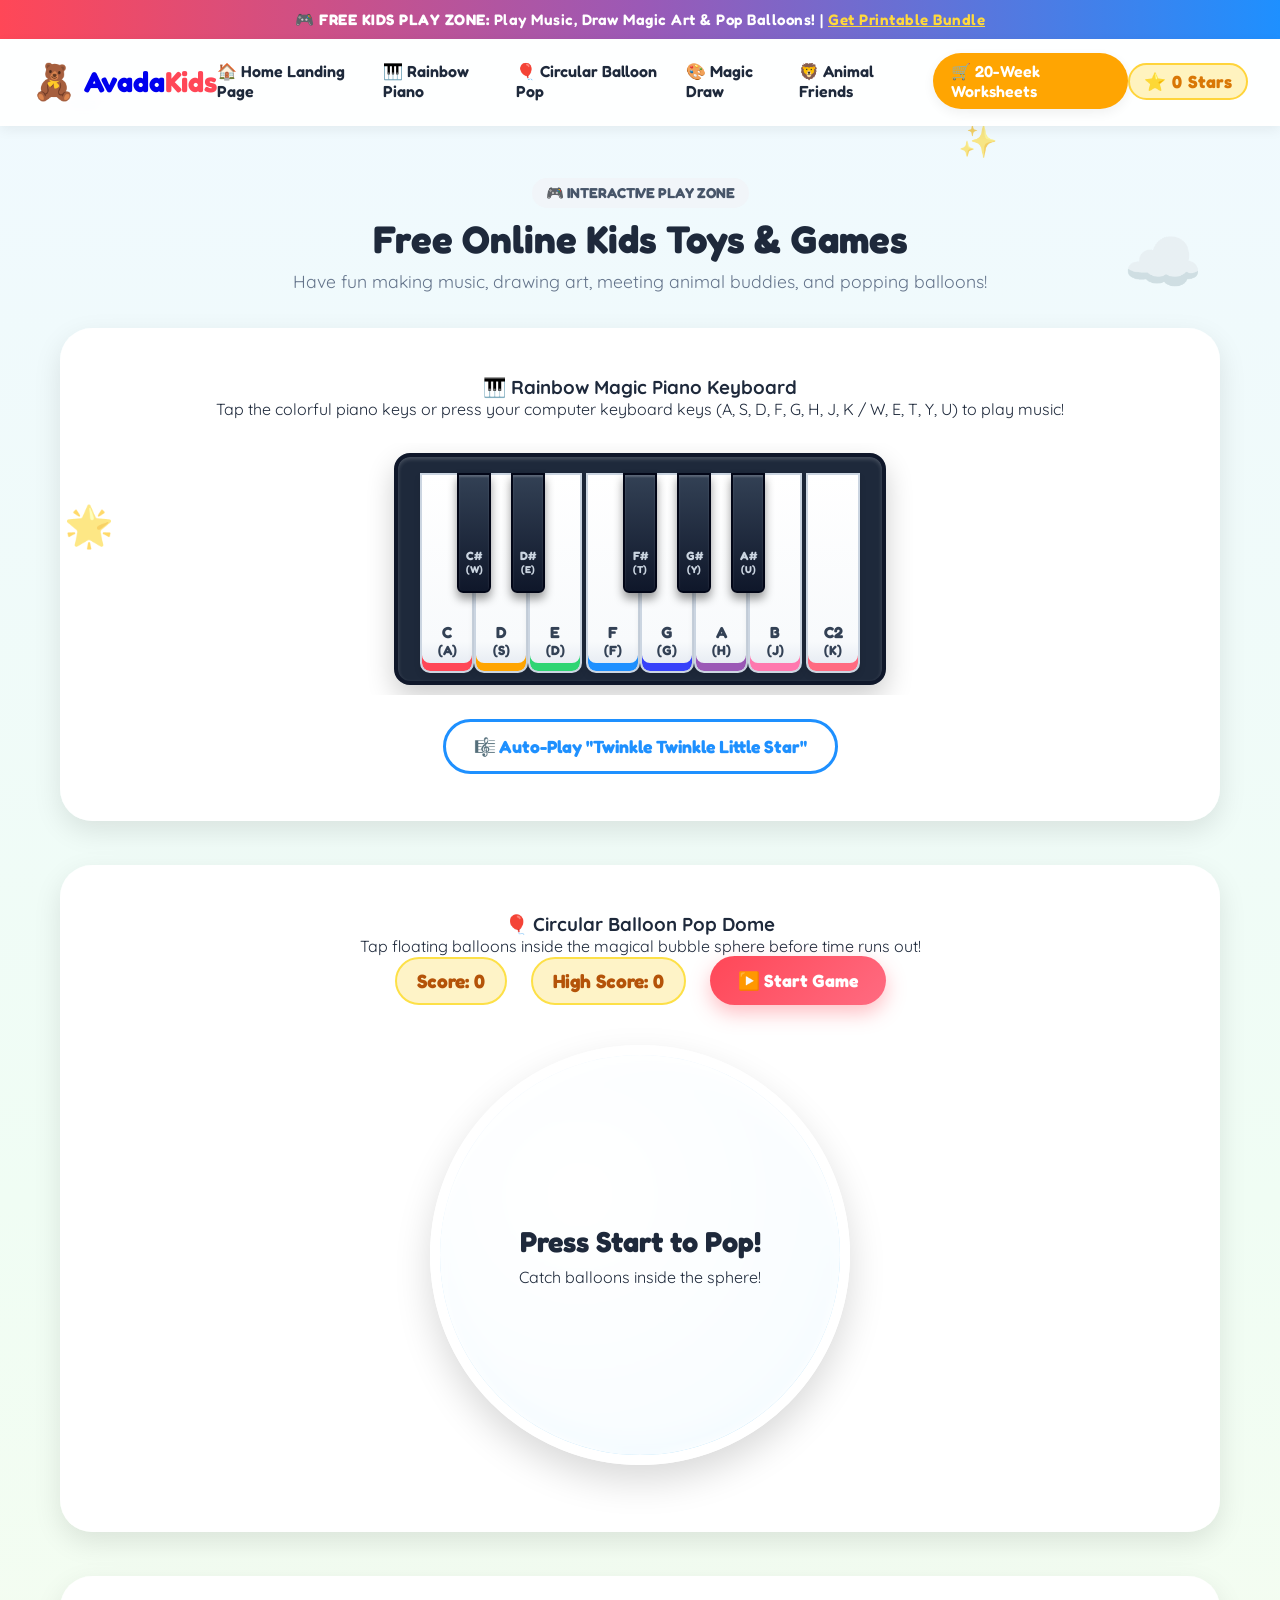
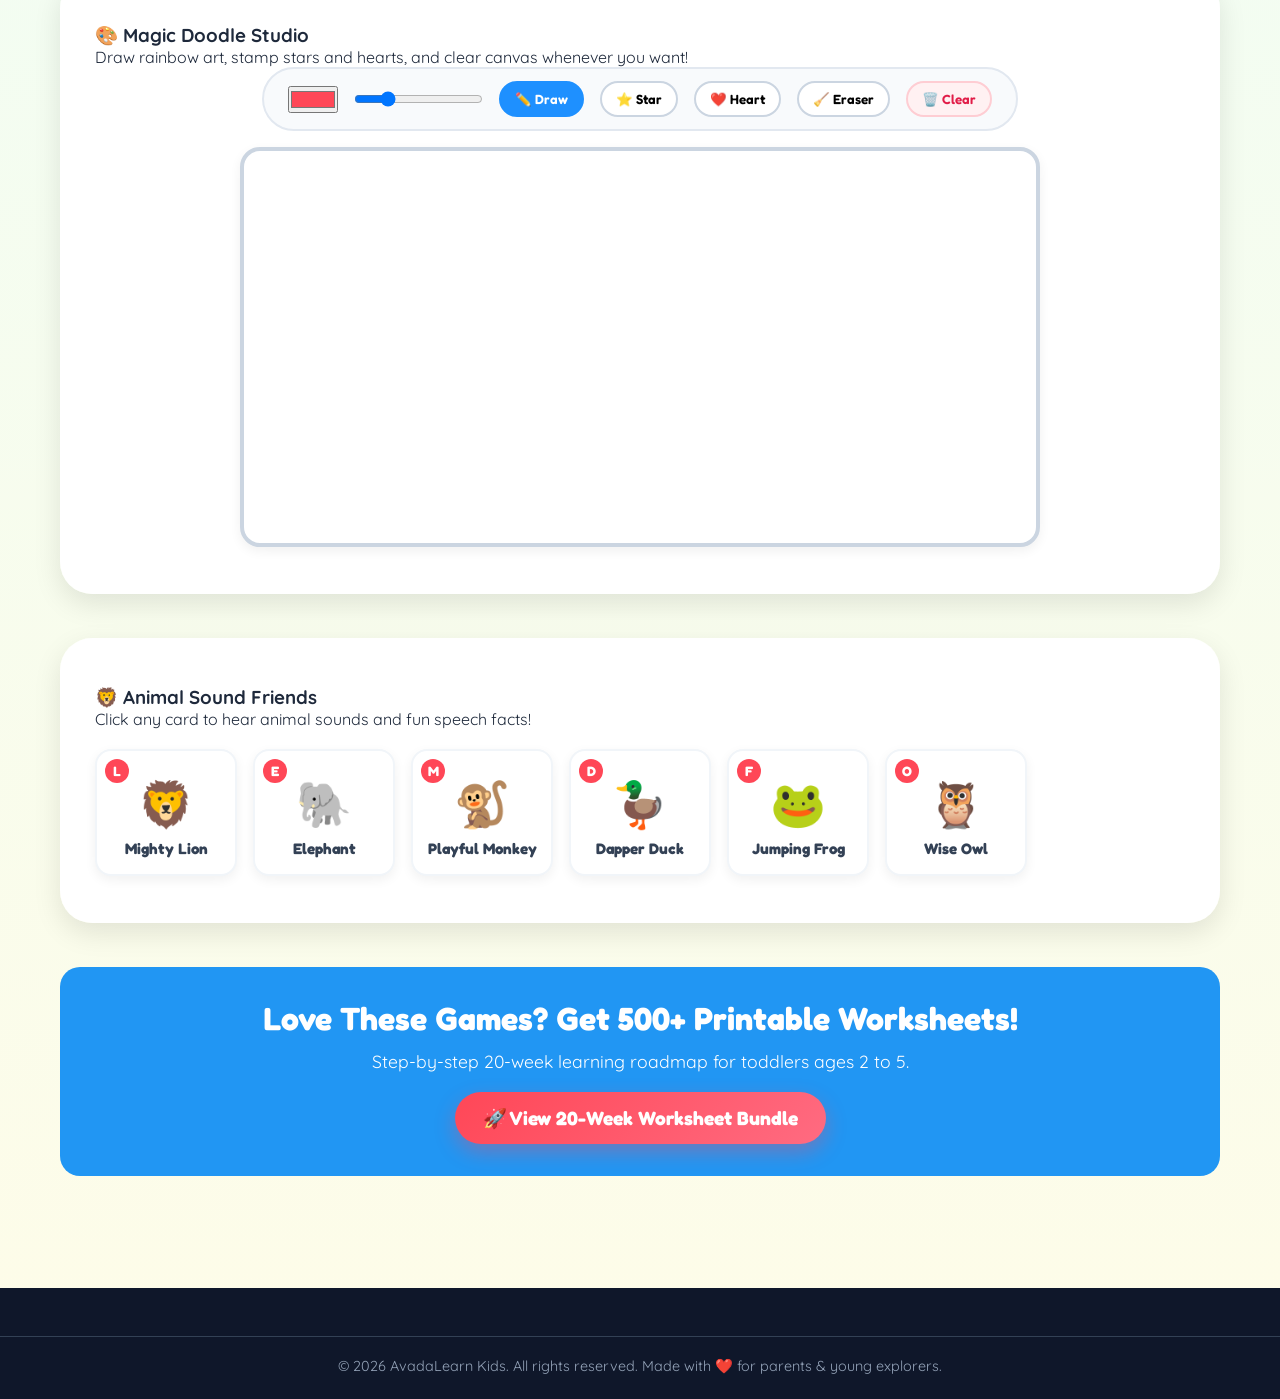
==== commit 5d58299e: "Rebrand website logo and name to AvadaLearn Kids (AvadaKids)" ====
--- a/toys.html
+++ b/toys.html
@@ -10,8 +10,8 @@
     }
   </script>
   <meta name="viewport" content="width=device-width, initial-scale=1.0">
-  <meta name="description" content="TinySparks Interactive Kids Toys - Play the Rainbow Piano, Pop Balloons in the Circular Arena, and Draw in the Magic Doodle Studio!">
-  <title>TinySparks Interactive Play Zone 🎮 Free Kids Toys & Games</title>
+  <meta name="description" content="AvadaLearn Kids Interactive Toys - Play the Rainbow Piano, Pop Balloons in the Circular Arena, and Draw in the Magic Doodle Studio!">
+  <title>AvadaLearn Kids Interactive Play Zone 🎮 Free Kids Toys & Games</title>
   <link rel="preconnect" href="https://fonts.googleapis.com">
   <link rel="preconnect" href="https://fonts.gstatic.com" crossorigin>
   <link href="https://fonts.googleapis.com/css2?family=Fredoka:wght@400;600;700&family=Quicksand:wght@500;700&family=Bubblegum+Sans&display=swap" rel="stylesheet">
@@ -33,8 +33,8 @@
   <header class="navbar">
     <div class="logo">
       <a href="index.html" style="text-decoration:none;display:flex;align-items:center;gap:8px">
-        <span class="logo-icon">🦄</span>
-        <span class="logo-text">Tiny<span class="highlight">Sparks</span></span>
+        <span class="logo-icon">🧸</span>
+        <span class="logo-text">Avada<span class="highlight">Kids</span></span>
       </a>
     </div>
     
@@ -206,7 +206,7 @@
 
   <footer class="footer">
     <div class="footer-bottom">
-      <p>&copy; 2026 TinySparks Learning. All rights reserved. Made with ❤️ for parents & young explorers.</p>
+      <p>&copy; 2026 AvadaLearn Kids. All rights reserved. Made with ❤️ for parents & young explorers.</p>
     </div>
   </footer>
 
--- a/style.css
+++ b/style.css
@@ -1,5 +1,5 @@
 /* ==========================================================================
-   TinySparks Pre-Schoolers Learning - Modern Funky CSS Design System
+   AvadaLearn Kids - Modern Funky CSS Design System
    ========================================================================== */
 
 :root {
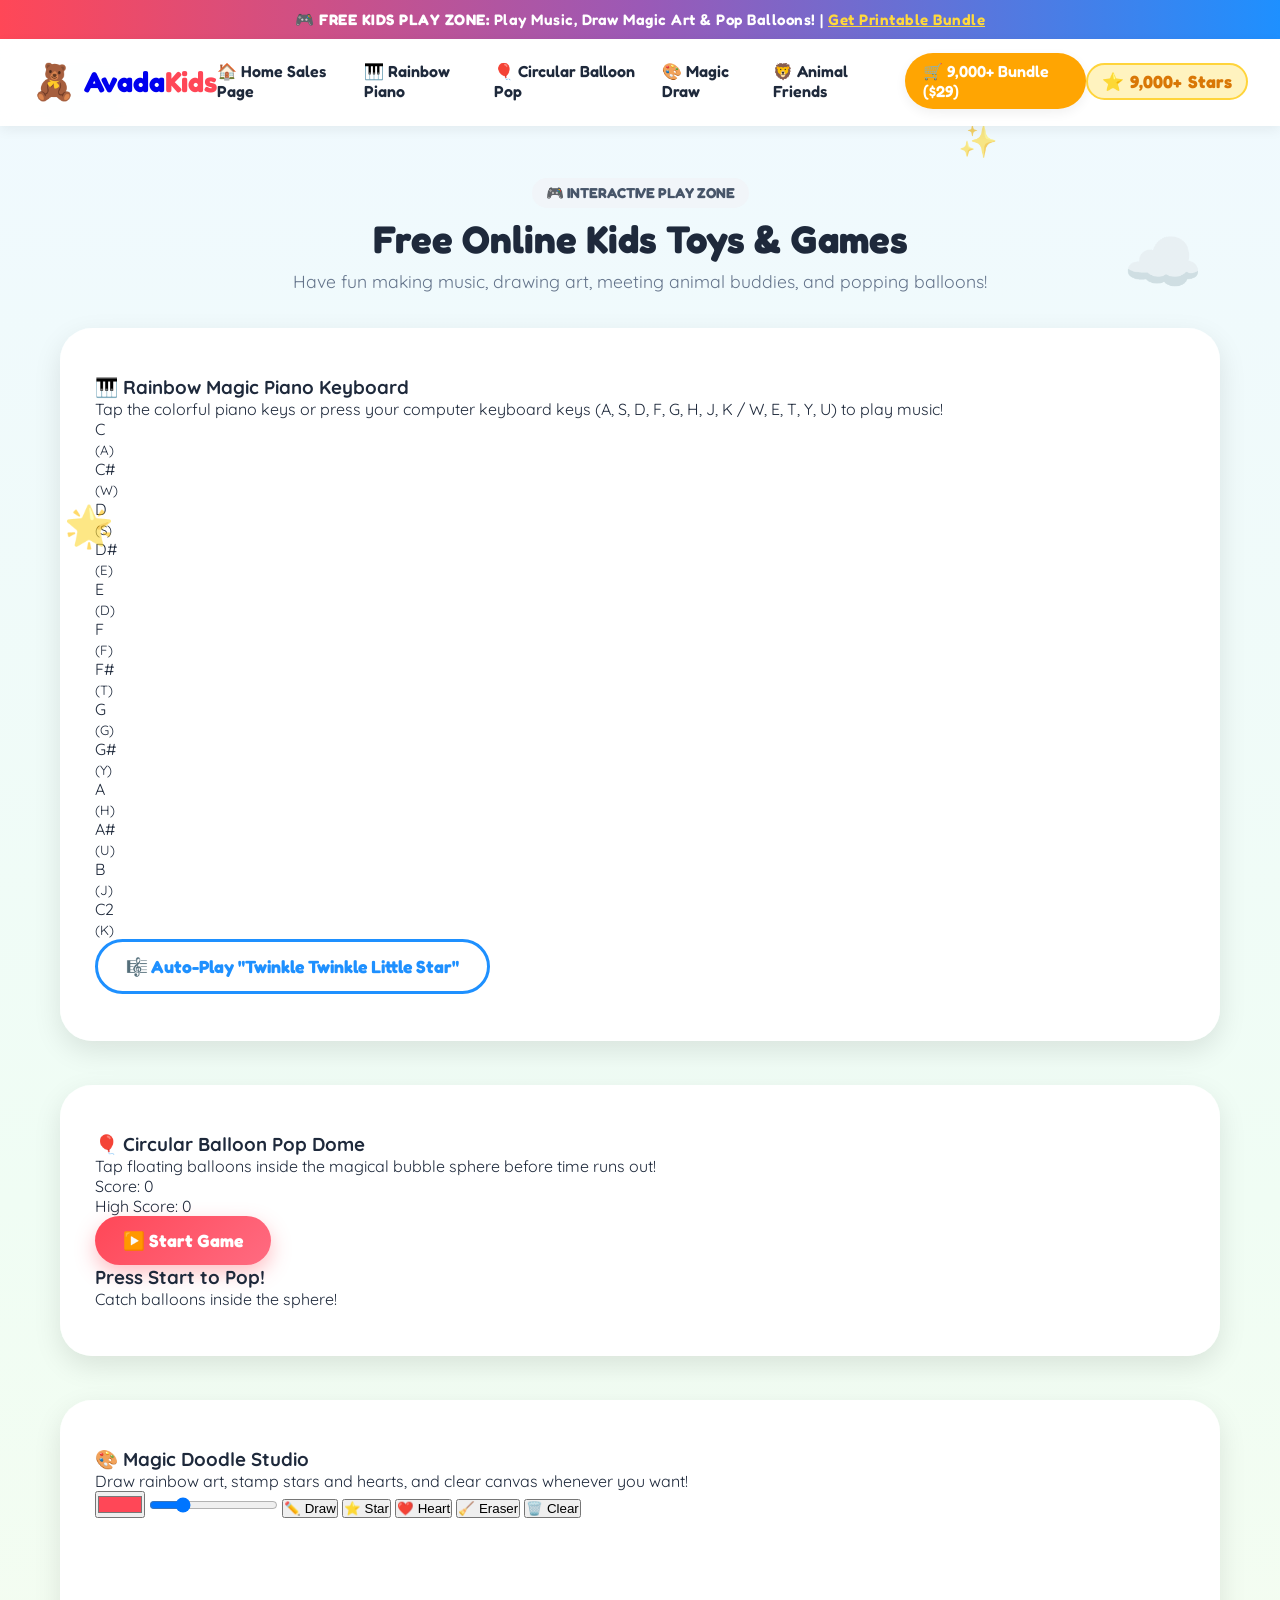
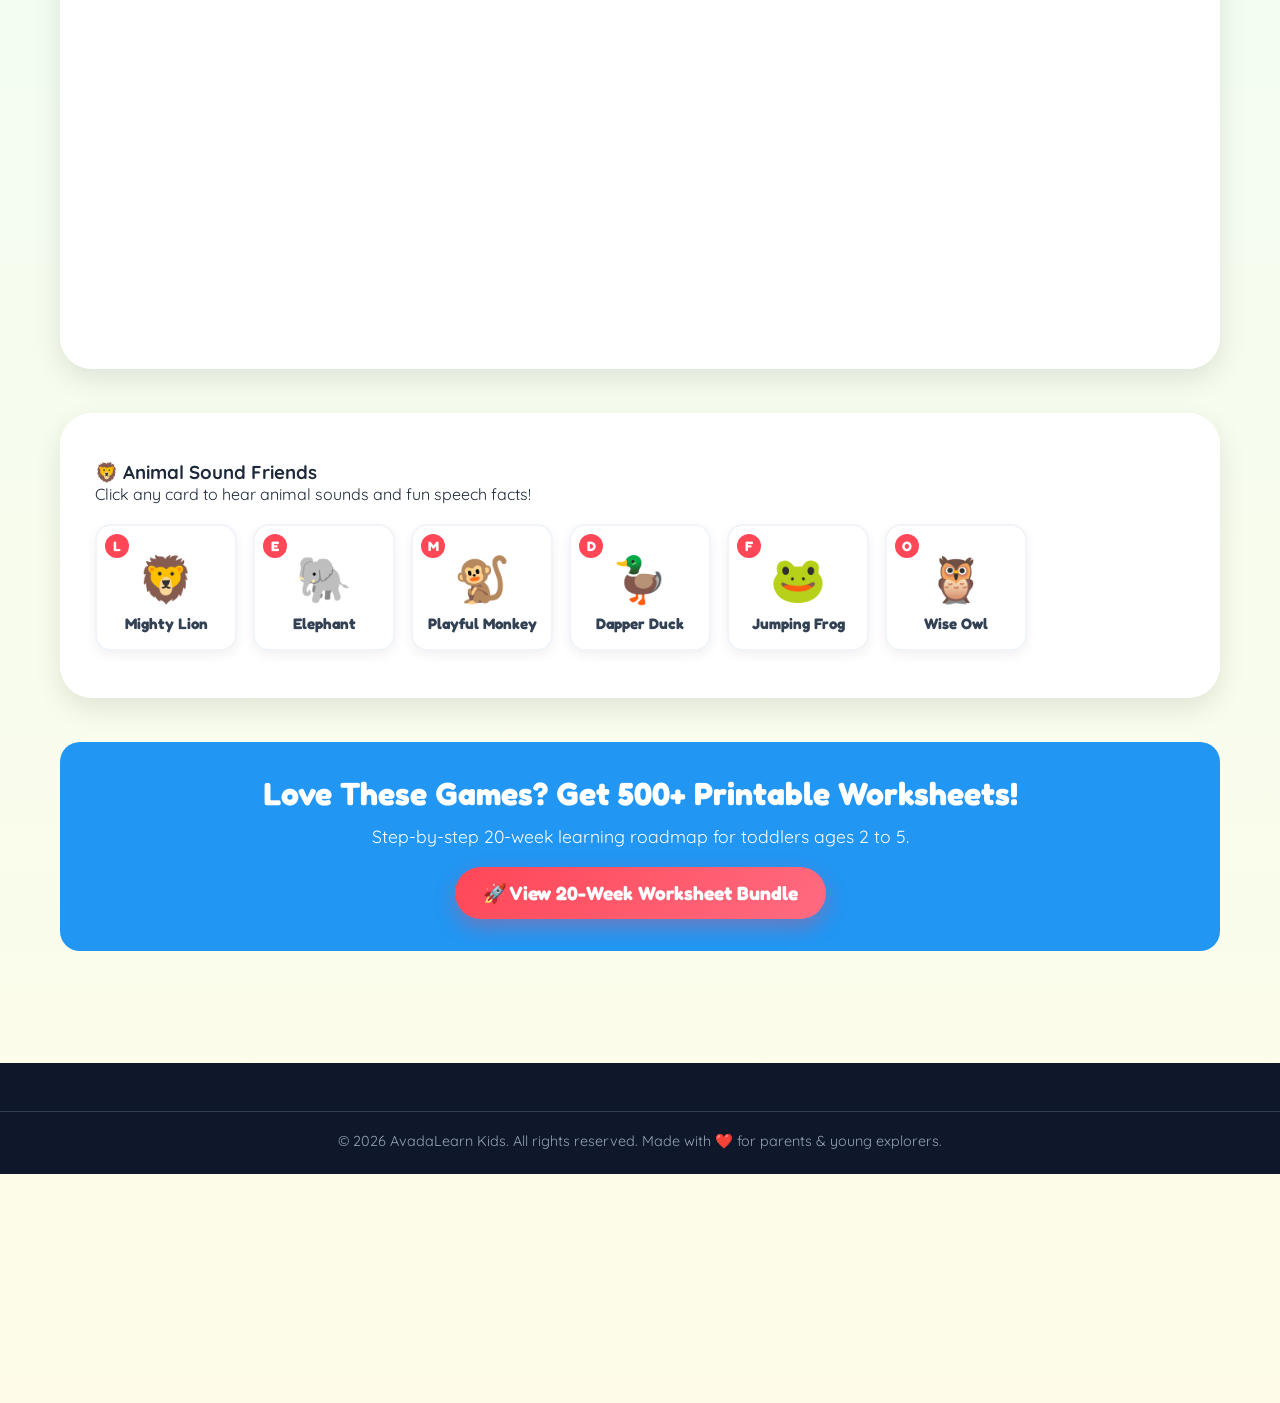
==== commit 016fdf59: "Hide navbar navigation links inside responsive hamburger menu on mobile screens" ====
--- a/toys.html
+++ b/toys.html
@@ -37,14 +37,20 @@
         <span class="logo-text">Avada<span class="highlight">Kids</span></span>
       </a>
     </div>
+
+    <button class="hamburger-toggle" id="hamburger-toggle" aria-label="Toggle Navigation Menu">
+      <span class="hamburger-bar"></span>
+      <span class="hamburger-bar"></span>
+      <span class="hamburger-bar"></span>
+    </button>
     
-    <nav class="nav-links">
-      <a href="index.html" class="nav-link">🏠 Home Landing Page</a>
+    <nav class="nav-links" id="nav-menu">
+      <a href="index.html" class="nav-link">🏠 Home Sales Page</a>
       <a href="#piano-toy" class="nav-link">🎹 Rainbow Piano</a>
       <a href="#balloon-toy" class="nav-link">🎈 Circular Balloon Pop</a>
       <a href="#doodle-toy" class="nav-link">🎨 Magic Draw</a>
       <a href="#animals-toy" class="nav-link">🦁 Animal Friends</a>
-      <a href="index.html#pricing" class="nav-link nav-btn btn-yellow">🛒 20-Week Worksheets</a>
+      <a href="index.html#checkout" class="nav-link nav-btn btn-yellow">🛒 9,000+ Bundle ($29)</a>
     </nav>
 
     <div class="header-right">
--- a/style.css
+++ b/style.css
@@ -1,5 +1,5 @@
 /* ==========================================================================
-   AvadaLearn Kids - Modern Funky CSS Design System
+   AvadaLearn Kids - Modern Funky 10/10 Sales Page CSS Design System
    ========================================================================== */
 
 :root {
@@ -45,6 +45,7 @@
   min-height: 100vh;
   position: relative;
   overflow-x: hidden;
+  padding-bottom: 75px; /* Space for mobile sticky bottom bar */
 }
 
 /* Top Announcement Bar */
@@ -73,7 +74,6 @@
 
 .star-1 { top: 120px; right: 22%; font-size: 2rem; animation: pulseStar 3s ease-in-out infinite; }
 .star-2 { top: 500px; left: 5%; font-size: 2.5rem; animation: pulseStar 4s ease-in-out infinite 1s; }
-.star-3 { top: 1000px; right: 12%; font-size: 2rem; animation: pulseStar 3.5s ease-in-out infinite 0.5s; }
 
 @keyframes floatCloud {
   0% { transform: translateX(-40px); }
@@ -95,7 +95,7 @@
   justify-content: space-between;
   align-items: center;
   padding: 14px 32px;
-  background: rgba(255, 255, 255, 0.92);
+  background: rgba(255, 255, 255, 0.94);
   backdrop-filter: blur(12px);
   border-bottom: 3px solid rgba(255, 255, 255, 0.6);
   box-shadow: var(--shadow-sm);
@@ -143,16 +143,6 @@
   display: flex;
   align-items: center;
   gap: 12px;
-}
-
-.currency-picker {
-  padding: 6px 12px;
-  border-radius: var(--radius-pill);
-  border: 2px solid #cbd5e1;
-  font-family: var(--font-heading);
-  font-weight: 700;
-  background: #fff;
-  cursor: pointer;
 }
 
 .star-counter {
@@ -179,7 +169,7 @@
 }
 
 /* HERO SECTION */
-.hero-section { padding: 40px 0; }
+.hero-section { padding: 32px 0; }
 .hero-grid {
   display: grid;
   grid-template-columns: 1.2fr 1fr;
@@ -194,8 +184,6 @@
 
 .badge {
   display: inline-block;
-  background: #e0f2fe;
-  color: #0284c7;
   font-family: var(--font-heading);
   font-weight: 700;
   padding: 6px 16px;
@@ -243,13 +231,63 @@
 
 .hero-pricing-box {
   display: flex;
-  align-items: baseline;
+  align-items: center;
   gap: 12px;
-  margin-bottom: 24px;
-}
-.price-label { font-size: 1rem; color: var(--text-muted); font-weight: 600; }
-.price-amount { font-family: var(--font-heading); font-size: 2.8rem; font-weight: 700; color: #16a34a; }
-.price-strikethrough { text-decoration: line-through; color: #94a3b8; font-size: 1.4rem; font-weight: 600; }
+  margin-bottom: 16px;
+}
+.price-label { font-size: 1.1rem; color: var(--text-muted); font-weight: 600; }
+.price-amount { font-family: var(--font-heading); font-size: 3.2rem; font-weight: 700; color: #16a34a; }
+.price-strikethrough { text-decoration: line-through; color: #94a3b8; font-size: 1.6rem; font-weight: 600; }
+.discount-pill {
+  background: #ffe4e6;
+  color: #e11d48;
+  font-family: var(--font-heading);
+  font-weight: 700;
+  padding: 4px 10px;
+  border-radius: 6px;
+  font-size: 0.85rem;
+}
+
+/* Evergreen Timer Styles */
+.cta-timer-box {
+  background: #fff;
+  border: 2px solid #ff4757;
+  padding: 10px 18px;
+  border-radius: 12px;
+  display: inline-flex;
+  flex-direction: column;
+  align-items: center;
+  gap: 4px;
+  box-shadow: 0 4px 12px rgba(255, 71, 87, 0.15);
+  margin-bottom: 20px;
+}
+
+.timer-label {
+  font-family: var(--font-heading);
+  font-size: 0.9rem;
+  font-weight: 700;
+  color: #e11d48;
+}
+
+.timer-display {
+  font-family: var(--font-heading);
+  font-size: 1.4rem;
+  font-weight: 700;
+  color: #ff4757;
+  letter-spacing: 1px;
+}
+
+.inline-timer {
+  display: inline;
+  font-size: 0.95rem;
+  color: #ffd93d;
+}
+
+.sticky-timer {
+  font-size: 0.85rem;
+  color: #e11d48;
+  font-weight: 700;
+}
 
 .hero-buttons { display: flex; gap: 16px; flex-wrap: wrap; margin-bottom: 16px; }
 
@@ -389,6 +427,27 @@
   font-size: 1.05rem;
 }
 
+/* INSIDE GRID */
+.inside-grid {
+  display: grid;
+  grid-template-columns: repeat(auto-fit, minmax(300px, 1fr));
+  gap: 28px;
+}
+.inside-card {
+  background: #fff;
+  border: 3px solid #e2e8f0;
+  border-radius: var(--radius-md);
+  padding: 32px 24px;
+  box-shadow: var(--shadow-sm);
+  transition: transform 0.25s ease;
+}
+.inside-card:hover { transform: translateY(-4px); border-color: #1e90ff; }
+.inside-icon { font-size: 3rem; margin-bottom: 12px; }
+.inside-card h3 { font-family: var(--font-heading); font-size: 1.5rem; color: var(--text-dark); margin-bottom: 4px; }
+.inside-subtitle { font-size: 0.95rem; color: var(--text-muted); font-weight: 600; margin-bottom: 16px; }
+.inside-list { list-style: none; display: flex; flex-direction: column; gap: 10px; font-size: 0.95rem; }
+.inside-list td { padding: 0; display: block; }
+
 /* COMPARISON TABLE */
 .table-responsive { overflow-x: auto; }
 .comparison-table {
@@ -539,281 +598,39 @@
 .buddy-emoji { font-size: 2.8rem; margin: 8px 0; }
 .buddy-card h4 { font-family: var(--font-heading); font-size: 0.95rem; color: #334155; }
 
-/* Piano Keyboard Layout */
-.piano-toy-card {
-  text-align: center;
-}
-
-.piano-keyboard-wrapper {
-  display: flex;
-  justify-content: center;
-  margin: 24px 0;
-  overflow-x: auto;
-  padding: 10px;
-}
-
-.piano-keyboard {
-  position: relative;
-  display: flex;
-  background: #1e293b;
-  padding: 16px 20px 8px 20px;
-  border-radius: 16px;
-  box-shadow: 0 12px 28px rgba(0, 0, 0, 0.2), inset 0 2px 4px rgba(255, 255, 255, 0.2);
-  border: 4px solid #0f172a;
-}
-
-.piano-key {
-  position: relative;
-  cursor: pointer;
-  user-select: none;
-  transition: all 0.1s ease;
-  display: flex;
-  flex-direction: column;
-  justify-content: flex-end;
-  align-items: center;
-  padding-bottom: 12px;
-}
-
-/* White Piano Keys */
-.white-key {
-  width: 54px;
-  height: 200px;
-  background: linear-gradient(180deg, #ffffff 0%, #f8fafc 85%, #e2e8f0 100%);
-  border: 2px solid #cbd5e1;
-  border-radius: 0 0 10px 10px;
-  z-index: 1;
-  margin: 0 2px;
-  box-shadow: inset 0 -8px 0 var(--key-color, #cbd5e1), 0 4px 6px rgba(0, 0, 0, 0.1);
-}
-
-.white-key:hover {
-  background: linear-gradient(180deg, #ffffff 0%, #f1f5f9 100%);
-  box-shadow: inset 0 -14px 0 var(--key-color, #cbd5e1), 0 6px 12px rgba(0, 0, 0, 0.15);
-}
-
-.white-key.active, .white-key:active {
-  transform: translateY(4px);
-  background: var(--key-color, #e2e8f0) !important;
-  box-shadow: inset 0 -4px 0 rgba(0, 0, 0, 0.2);
-}
-
-.white-key.active .key-label, .white-key:active .key-label {
-  color: #fff !important;
-}
-
-/* Black Piano Keys */
-.black-key {
-  width: 34px;
-  height: 120px;
-  background: linear-gradient(180deg, #334155 0%, #0f172a 100%);
-  border: 2px solid #020617;
-  border-radius: 0 0 6px 6px;
-  z-index: 2;
-  margin-left: -19px;
-  margin-right: -19px;
-  box-shadow: 0 6px 10px rgba(0, 0, 0, 0.4), inset 0 2px 2px rgba(255, 255, 255, 0.2);
-}
-
-.black-key:hover {
-  background: linear-gradient(180deg, #475569 0%, #1e293b 100%);
-}
-
-.black-key.active, .black-key:active {
-  transform: translateY(3px);
-  background: #ff4757 !important;
-  box-shadow: 0 2px 4px rgba(0, 0, 0, 0.4);
-}
-
-.key-label {
-  font-family: var(--font-heading);
-  font-weight: 700;
-  font-size: 1rem;
-  color: #334155;
-  line-height: 1.1;
-  text-align: center;
-}
-
-.black-key .key-label {
-  color: #cbd5e1;
-  font-size: 0.75rem;
-  padding-bottom: 4px;
-}
-
-.piano-controls {
-  margin-top: 16px;
-}
-
-/* Circular Balloon Arena Dome */
-.circular-balloon-toy {
-  text-align: center;
-}
-
-.circular-arena-wrapper {
-  display: flex;
-  justify-content: center;
-  align-items: center;
-  padding: 20px 0;
-}
-
-.balloon-arena-circular {
-  position: relative;
-  width: 420px;
-  height: 420px;
-  max-width: 90vw;
-  max-height: 90vw;
-  border-radius: 50%;
-  background: radial-gradient(circle at 35% 35%, #ffffff 0%, #e0f2fe 50%, #bae6fd 100%);
-  border: 10px solid #ffffff;
-  box-shadow: 0 16px 36px rgba(0, 0, 0, 0.15), inset 0 10px 20px rgba(255, 255, 255, 0.8), inset 0 -10px 20px rgba(14, 165, 233, 0.2);
-  overflow: hidden;
-  margin: 0 auto;
-}
-
-.balloon-arena {
-  position: relative;
-  height: 400px;
-  background: linear-gradient(180deg, #bae6fd 0%, #e0f2fe 100%);
-  border-radius: var(--radius-md);
-  border: 4px solid #fff;
-  overflow: hidden;
-  box-shadow: inset 0 4px 12px rgba(0,0,0,0.06);
-}
-
-.balloon-item {
-  position: absolute;
-  width: 60px;
-  height: 75px;
-  border-radius: 50% 50% 50% 50% / 40% 40% 60% 60%;
-  cursor: pointer;
-  display: flex;
-  justify-content: center;
-  align-items: center;
-  font-size: 1.5rem;
-  user-select: none;
-  box-shadow: inset -6px -6px 12px rgba(0,0,0,0.15);
-  animation: floatUp linear forwards;
-}
-
-.balloon-item::after {
-  content: '';
-  position: absolute;
-  bottom: -12px;
-  width: 2px;
-  height: 14px;
-  background: rgba(0,0,0,0.3);
-}
-
-@keyframes floatUp {
-  0% { transform: translateY(420px) rotate(0deg); }
-  100% { transform: translateY(-100px) rotate(15deg); }
-}
-
-.game-dashboard {
-  display: flex;
-  justify-content: center;
-  align-items: center;
-  gap: 24px;
-  margin-bottom: 20px;
-}
-
-.score-card {
-  background: #fef3c7;
-  border: 2px solid #fde047;
-  padding: 10px 20px;
-  border-radius: var(--radius-pill);
-  font-family: var(--font-heading);
-  font-weight: 700;
-  font-size: 1.2rem;
-  color: #b45309;
-}
-
-.start-overlay {
-  position: absolute;
-  inset: 0;
-  background: rgba(255, 255, 255, 0.85);
-  backdrop-filter: blur(4px);
-  display: flex;
-  flex-direction: column;
-  justify-content: center;
-  align-items: center;
-  text-align: center;
-  padding: 20px;
-  z-index: 10;
-}
-
-.start-overlay h3 {
-  font-family: var(--font-heading);
-  font-size: 1.8rem;
-  color: var(--text-dark);
-  margin-bottom: 8px;
-}
-
-/* Canvas Studio */
-.canvas-wrapper {
-  display: flex;
-  flex-direction: column;
-  align-items: center;
-  gap: 16px;
-}
-
-.canvas-toolbar {
-  display: flex;
-  flex-wrap: wrap;
-  justify-content: center;
-  align-items: center;
-  gap: 16px;
-  background: #f8fafc;
-  padding: 12px 24px;
-  border-radius: var(--radius-pill);
-  border: 2px solid #e2e8f0;
-}
-
-.btn-tool {
-  font-family: var(--font-heading);
-  font-weight: 600;
-  padding: 8px 14px;
-  border-radius: var(--radius-pill);
-  border: 2px solid #cbd5e1;
-  background: #fff;
-  cursor: pointer;
-  transition: all 0.2s ease;
-}
-
-.btn-tool.active, .btn-tool:hover {
-  background: #1e90ff;
-  color: #fff;
-  border-color: #1e90ff;
-}
-
-.btn-danger {
-  background: #fff1f2;
-  color: #e11d48;
-  border-color: #fecdd3;
-}
-
-.btn-danger:hover {
-  background: #e11d48;
-  color: #fff;
-}
-
-#doodle-canvas {
-  width: 100%;
-  max-width: 800px;
-  height: 400px;
-  background: #ffffff;
-  border-radius: var(--radius-md);
-  border: 4px solid #cbd5e1;
-  box-shadow: var(--shadow-sm);
-  cursor: crosshair;
-}
-
-/* PRICING GRID */
-.pricing-grid {
+/* COMMERCIAL SECTION */
+.commercial-grid { display: grid; grid-template-columns: 1.2fr 1fr; gap: 36px; align-items: center; }
+.commercial-text .story-lead { font-size: 1.2rem; font-weight: 700; color: #1e293b; margin: 12px 0; }
+
+/* STEPS GRID */
+.steps-grid {
   display: grid;
   grid-template-columns: repeat(auto-fit, minmax(240px, 1fr));
   gap: 24px;
-  align-items: flex-start;
-}
+}
+.step-card {
+  background: #fff;
+  border: 3px solid #e2e8f0;
+  border-radius: var(--radius-md);
+  padding: 32px 20px;
+  text-align: center;
+}
+.step-number {
+  width: 48px;
+  height: 48px;
+  background: #1e90ff;
+  color: #fff;
+  font-family: var(--font-heading);
+  font-weight: 700;
+  font-size: 1.4rem;
+  border-radius: 50%;
+  display: flex;
+  justify-content: center;
+  align-items: center;
+  margin: 0 auto 16px auto;
+}
+
+/* PRICING CARD */
 .pricing-card {
   background: #fff;
   border: 3px solid #e2e8f0;
@@ -841,25 +658,24 @@
   padding: 4px 16px;
   border-radius: var(--radius-pill);
 }
-.pack-name { display: block; font-family: var(--font-heading); font-size: 1.6rem; font-weight: 700; margin-bottom: 4px; }
-.weeks-tag { display: block; font-size: 0.95rem; color: var(--text-muted); font-weight: 600; margin-bottom: 16px; }
+.pack-name { display: block; font-family: var(--font-heading); font-size: 1.8rem; font-weight: 700; margin-bottom: 4px; }
+.weeks-tag { display: block; font-size: 1rem; color: var(--text-muted); font-weight: 600; margin-bottom: 16px; }
 .price-box { margin-bottom: 16px; font-family: var(--font-heading); }
-.curr-symbol { font-size: 1.5rem; vertical-align: top; font-weight: 700; }
-.price-val { font-size: 2.6rem; font-weight: 700; color: var(--text-dark); }
-.old-price { text-decoration: line-through; color: #94a3b8; margin-left: 8px; font-size: 1.2rem; }
+.curr-symbol { font-size: 1.8rem; vertical-align: top; font-weight: 700; }
+.price-val { font-size: 3.2rem; font-weight: 700; color: var(--text-dark); }
+.old-price { text-decoration: line-through; color: #94a3b8; margin-left: 8px; font-size: 1.4rem; }
 .pages-badge {
   display: inline-block;
   background: #f1f5f9;
-  padding: 4px 12px;
-  border-radius: var(--radius-pill);
-  font-size: 0.9rem;
+  padding: 6px 16px;
+  border-radius: var(--radius-pill);
+  font-size: 0.95rem;
   font-weight: 700;
   margin-bottom: 20px;
 }
 .pages-badge.highlight { background: #dcfce7; color: #15803d; }
-.pricing-list { list-style: none; text-align: left; margin-bottom: 24px; font-size: 0.95rem; }
-.pricing-list td { padding: 6px 0; border: none; display: block; }
-.buy-btn { width: 100%; }
+.pricing-list { list-style: none; text-align: left; margin-bottom: 24px; font-size: 0.95rem; display: flex; flex-direction: column; gap: 8px; }
+.pricing-list td { padding: 4px 0; border: none; display: block; }
 
 /* FAQ ACCORDION */
 .faq-accordion { max-width: 800px; margin: 0 auto; display: flex; flex-direction: column; gap: 16px; }
@@ -921,6 +737,42 @@
   width: 100%; padding: 12px; border-radius: 8px; border: 2px solid #cbd5e1; font-size: 1rem;
 }
 .btn-full { width: 100%; margin-top: 20px; }
+
+/* STICKY MOBILE BOTTOM BAR (HIGH CONVERTING) */
+.mobile-sticky-bar {
+  position: fixed;
+  bottom: 0;
+  left: 0;
+  right: 0;
+  z-index: 999;
+  background: rgba(255, 255, 255, 0.96);
+  backdrop-filter: blur(10px);
+  border-top: 2px solid #e2e8f0;
+  padding: 10px 16px;
+  display: flex;
+  justify-content: space-between;
+  align-items: center;
+  box-shadow: 0 -4px 16px rgba(0, 0, 0, 0.1);
+}
+
+.mobile-sticky-info {
+  display: flex;
+  flex-direction: column;
+}
+
+.sticky-title {
+  font-family: var(--font-heading);
+  font-size: 0.9rem;
+  font-weight: 700;
+  color: var(--text-dark);
+}
+
+.sticky-price {
+  font-family: var(--font-heading);
+  font-size: 1.2rem;
+  font-weight: 700;
+  color: #16a34a;
+}
 
 /* FOOTER */
 .footer { background: #0f172a; color: #94a3b8; padding: 48px 0 24px 0; margin-top: 48px; }
@@ -931,17 +783,72 @@
 .footer-col ul li a { color: #cbd5e1; text-decoration: none; }
 .footer-bottom { text-align: center; border-top: 1px solid #334155; padding-top: 20px; font-size: 0.9rem; }
 
-/* Confetti Canvas Overlay */
-#confetti-canvas {
-  position: fixed;
-  inset: 0;
-  pointer-events: none;
-  z-index: 999;
+/* Hamburger Toggle Button */
+.hamburger-toggle {
+  display: none;
+  flex-direction: column;
+  justify-content: space-around;
+  width: 42px;
+  height: 40px;
+  background: #fff;
+  border: 2px solid #cbd5e1;
+  border-radius: 10px;
+  padding: 8px;
+  cursor: pointer;
+  z-index: 101;
+  box-shadow: var(--shadow-sm);
+  transition: all 0.2s ease;
+}
+
+.hamburger-bar {
+  width: 100%;
+  height: 3px;
+  background-color: #334155;
+  border-radius: 2px;
+  transition: all 0.3s ease;
 }
 
 /* Responsive Adjustments */
 @media (max-width: 900px) {
-  .hero-grid, .creator-grid, .footer-grid { grid-template-columns: 1fr; text-align: center; }
-  .navbar { flex-direction: column; gap: 12px; padding: 14px; }
-  .nav-links { flex-wrap: wrap; justify-content: center; }
-}
+  .hamburger-toggle {
+    display: flex;
+  }
+
+  .nav-links {
+    position: absolute;
+    top: 100%;
+    left: 0;
+    right: 0;
+    background: rgba(255, 255, 255, 0.98);
+    backdrop-filter: blur(14px);
+    flex-direction: column;
+    align-items: stretch;
+    padding: 20px 24px;
+    gap: 12px;
+    box-shadow: 0 16px 32px rgba(0, 0, 0, 0.15);
+    border-bottom: 3px solid #cbd5e1;
+    display: none;
+  }
+
+  .nav-links.active {
+    display: flex;
+    animation: slideDown 0.25s ease forwards;
+  }
+
+  .nav-link {
+    padding: 12px 16px;
+    border-radius: 12px;
+    background: #f8fafc;
+    text-align: center;
+    border: 1px solid #e2e8f0;
+  }
+
+  .hero-grid, .creator-grid, .commercial-grid, .footer-grid { grid-template-columns: 1fr; text-align: center; }
+  .hero-title { font-size: 2.2rem; }
+  .navbar { flex-direction: row; gap: 12px; padding: 14px 20px; }
+}
+
+@keyframes slideDown {
+  0% { opacity: 0; transform: translateY(-10px); }
+  100% { opacity: 1; transform: translateY(0); }
+}
